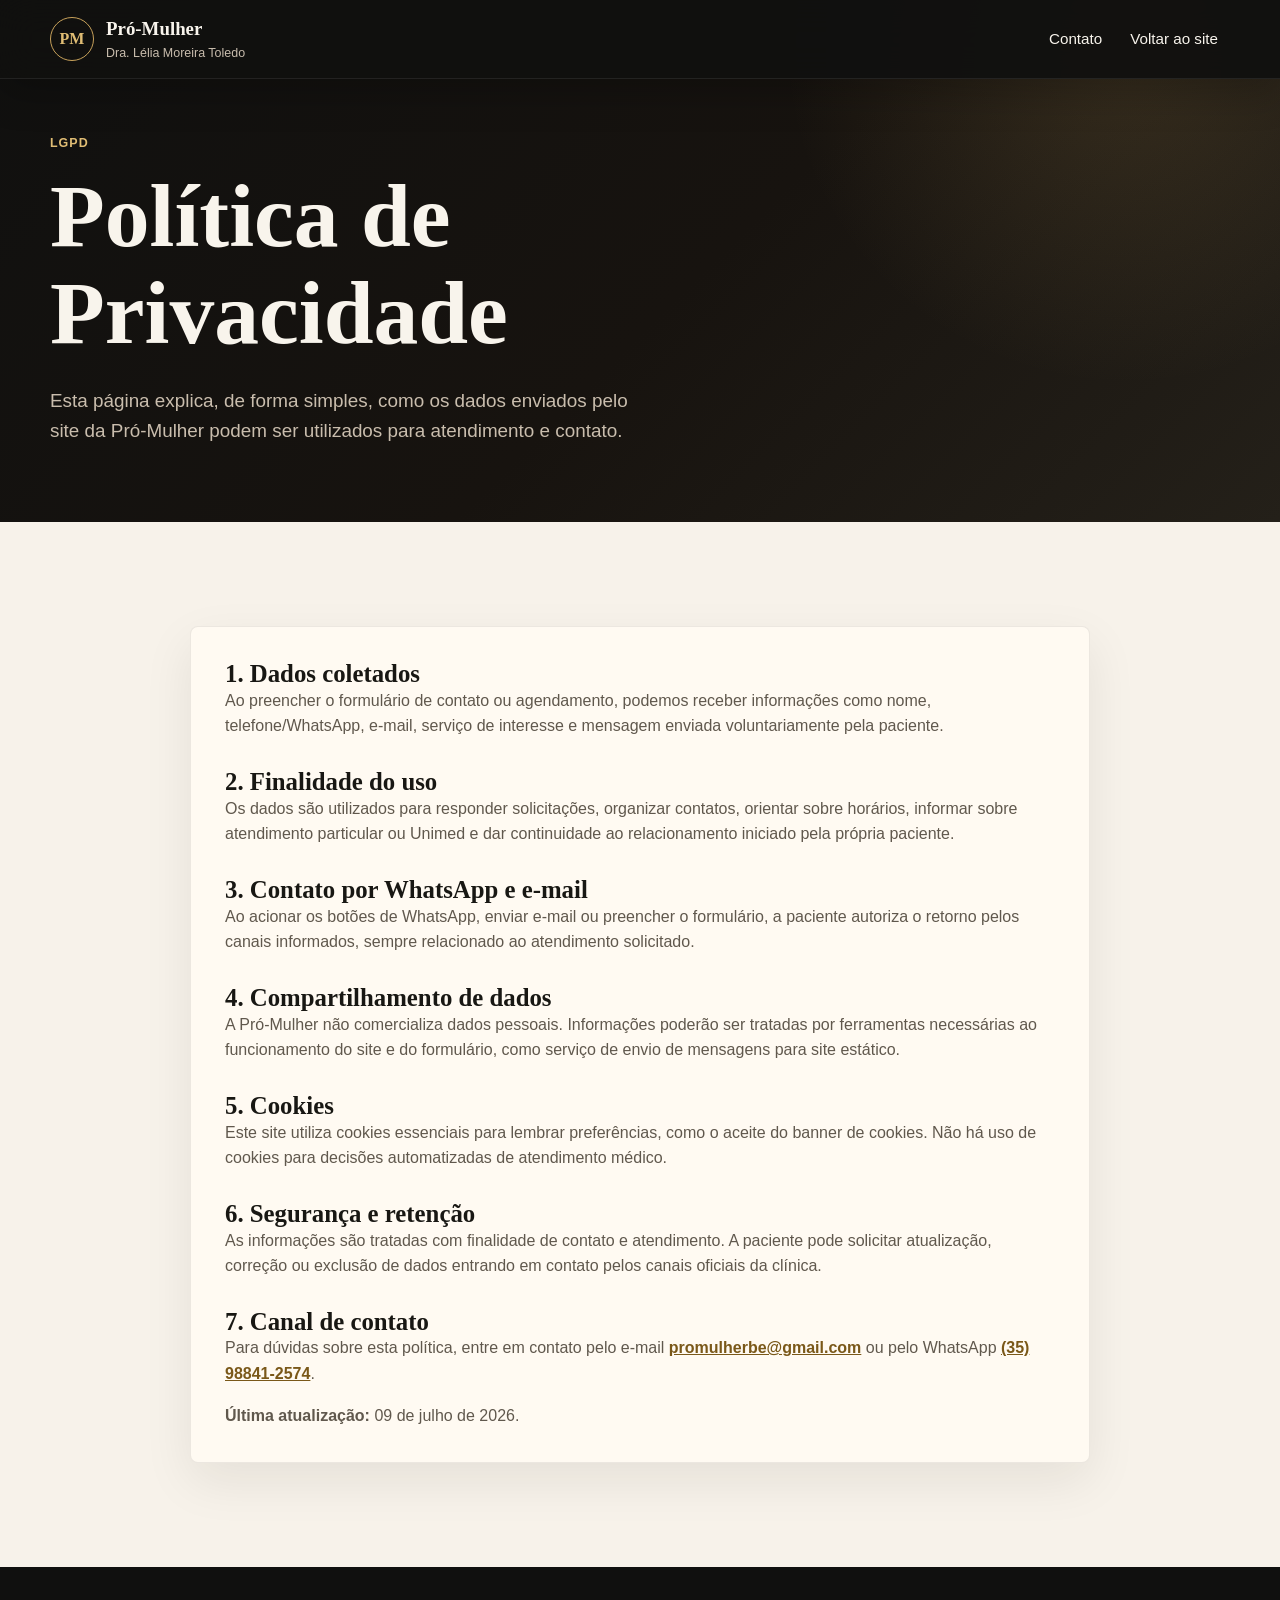
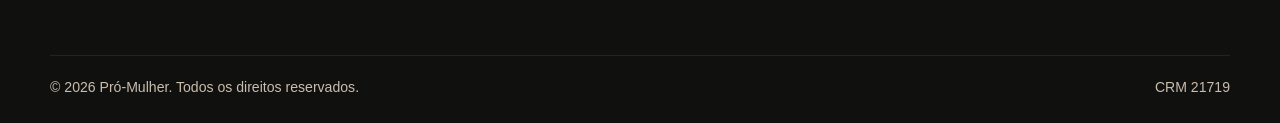
==== pages/politica-privacidade.html @ 2c0cf66d "Primeira versão do site Pró-Mulher" ====
<!DOCTYPE html>
<html lang="pt-BR">
<head>
  <meta charset="UTF-8">
  <meta name="viewport" content="width=device-width, initial-scale=1.0">
  <title>Política de Privacidade | Pró-Mulher</title>
  <meta name="description" content="Política de Privacidade da clínica Pró-Mulher, em Boa Esperança MG.">
  <meta name="robots" content="index, follow">
  <meta name="theme-color" content="#10100f">
  <link rel="canonical" href="https://www.promulherboaesperanca.com.br/pages/politica-privacidade.html">
  <link rel="icon" href="../assets/icons/favicon.svg" type="image/svg+xml">
  <link rel="stylesheet" href="../css/style.css">
</head>
<body>
  <a class="skip-link" href="#conteudo">Ir para o conteúdo principal</a>

  <header class="site-header is-scrolled">
    <div class="container header-inner">
      <a class="brand" href="../index.html#home" aria-label="Pró-Mulher - Página inicial">
        <span class="brand-mark" aria-hidden="true">PM</span>
        <span>
          <strong>Pró-Mulher</strong>
          <small>Dra. Lélia Moreira Toledo</small>
        </span>
      </a>
      <nav class="main-nav privacy-nav" aria-label="Menu da página">
        <a href="../index.html#contato">Contato</a>
        <a href="../index.html">Voltar ao site</a>
      </nav>
    </div>
  </header>

  <main id="conteudo">
    <section class="section section-dark hero privacy-hero">
      <div class="container">
        <p class="eyebrow">LGPD</p>
        <h1>Política de Privacidade</h1>
        <p class="hero-lead">Esta página explica, de forma simples, como os dados enviados pelo site da Pró-Mulher podem ser utilizados para atendimento e contato.</p>
      </div>
    </section>

    <section class="section">
      <div class="container content-panel privacy-content">
        <h2>1. Dados coletados</h2>
        <p>Ao preencher o formulário de contato ou agendamento, podemos receber informações como nome, telefone/WhatsApp, e-mail, serviço de interesse e mensagem enviada voluntariamente pela paciente.</p>

        <h2>2. Finalidade do uso</h2>
        <p>Os dados são utilizados para responder solicitações, organizar contatos, orientar sobre horários, informar sobre atendimento particular ou Unimed e dar continuidade ao relacionamento iniciado pela própria paciente.</p>

        <h2>3. Contato por WhatsApp e e-mail</h2>
        <p>Ao acionar os botões de WhatsApp, enviar e-mail ou preencher o formulário, a paciente autoriza o retorno pelos canais informados, sempre relacionado ao atendimento solicitado.</p>

        <h2>4. Compartilhamento de dados</h2>
        <p>A Pró-Mulher não comercializa dados pessoais. Informações poderão ser tratadas por ferramentas necessárias ao funcionamento do site e do formulário, como serviço de envio de mensagens para site estático.</p>

        <h2>5. Cookies</h2>
        <p>Este site utiliza cookies essenciais para lembrar preferências, como o aceite do banner de cookies. Não há uso de cookies para decisões automatizadas de atendimento médico.</p>

        <h2>6. Segurança e retenção</h2>
        <p>As informações são tratadas com finalidade de contato e atendimento. A paciente pode solicitar atualização, correção ou exclusão de dados entrando em contato pelos canais oficiais da clínica.</p>

        <h2>7. Canal de contato</h2>
        <p>Para dúvidas sobre esta política, entre em contato pelo e-mail <a href="mailto:promulherbe@gmail.com">promulherbe@gmail.com</a> ou pelo WhatsApp <a href="https://wa.me/5535988412574" target="_blank" rel="noopener">(35) 98841-2574</a>.</p>

        <p><strong>Última atualização:</strong> 09 de julho de 2026.</p>
      </div>
    </section>
  </main>

  <footer class="site-footer">
    <div class="container footer-bottom">
      <span>© <span data-year></span> Pró-Mulher. Todos os direitos reservados.</span>
      <span>CRM 21719</span>
    </div>
  </footer>

  <script src="../js/main.js" defer></script>
</body>
</html>
---- css/style.css ----
:root {
  --bg: #10100f;
  --bg-soft: #181713;
  --surface: #201f1a;
  --surface-light: #f7f2ea;
  --surface-warm: #ebe1d2;
  --text: #f8f4ec;
  --text-muted: #c9bdad;
  --ink: #181713;
  --ink-muted: #60584d;
  --gold: #c7a15a;
  --gold-strong: #e0bd74;
  --sage: #7f9484;
  --rose: #b98782;
  --border: rgba(224, 189, 116, 0.22);
  --shadow: 0 24px 70px rgba(0, 0, 0, 0.32);
  --radius: 8px;
  --max: 1180px;
}

*,
*::before,
*::after {
  box-sizing: border-box;
}

html {
  scroll-behavior: smooth;
}

body {
  margin: 0;
  background: var(--surface-light);
  color: var(--ink);
  font-family: "Segoe UI", Arial, sans-serif;
  line-height: 1.6;
  text-rendering: optimizeLegibility;
}

body.menu-open {
  overflow: hidden;
}

img,
iframe {
  display: block;
  max-width: 100%;
}

a {
  color: inherit;
  text-decoration: none;
}

button,
input,
select,
textarea {
  font: inherit;
}

button {
  cursor: pointer;
}

:focus-visible {
  outline: 3px solid var(--gold-strong);
  outline-offset: 4px;
}

.skip-link {
  position: fixed;
  top: 12px;
  left: 12px;
  z-index: 1000;
  transform: translateY(-140%);
  background: var(--gold-strong);
  color: var(--ink);
  padding: 10px 14px;
  border-radius: var(--radius);
  font-weight: 700;
}

.skip-link:focus {
  transform: translateY(0);
}

.container {
  width: min(calc(100% - 32px), var(--max));
  margin-inline: auto;
}

.site-header {
  position: fixed;
  inset: 0 0 auto;
  z-index: 100;
  background: rgba(16, 16, 15, 0.76);
  border-bottom: 1px solid rgba(255, 255, 255, 0.08);
  backdrop-filter: blur(18px);
  transition: background 180ms ease, box-shadow 180ms ease;
}

.site-header.is-scrolled {
  background: rgba(16, 16, 15, 0.94);
  box-shadow: 0 14px 38px rgba(0, 0, 0, 0.22);
}

.header-inner {
  min-height: 78px;
  display: flex;
  align-items: center;
  justify-content: space-between;
  gap: 24px;
}

.brand {
  display: inline-flex;
  align-items: center;
  gap: 12px;
  color: var(--text);
}

.brand-mark {
  width: 44px;
  height: 44px;
  display: grid;
  place-items: center;
  border: 1px solid var(--gold);
  border-radius: 50%;
  color: var(--gold-strong);
  font-family: Georgia, "Times New Roman", serif;
  font-weight: 700;
}

.brand strong,
.brand small {
  display: block;
}

.brand strong {
  font-family: Georgia, "Times New Roman", serif;
  font-size: 1.18rem;
}

.brand small {
  color: var(--text-muted);
  font-size: 0.78rem;
}

.main-nav {
  display: flex;
  align-items: center;
  gap: 4px;
}

.main-nav a {
  color: var(--text);
  padding: 10px 12px;
  border-radius: var(--radius);
  font-size: 0.95rem;
  transition: color 160ms ease, background 160ms ease;
}

.main-nav a:hover,
.main-nav a:focus-visible {
  background: rgba(224, 189, 116, 0.12);
  color: var(--gold-strong);
}

.menu-toggle {
  display: none;
  width: 44px;
  height: 44px;
  border: 1px solid var(--border);
  border-radius: var(--radius);
  background: rgba(255, 255, 255, 0.04);
}

.menu-toggle span {
  display: block;
  width: 20px;
  height: 2px;
  margin: 5px auto;
  background: var(--text);
  transition: transform 180ms ease, opacity 180ms ease;
}

.menu-toggle.is-open span:nth-child(1) {
  transform: translateY(7px) rotate(45deg);
}

.menu-toggle.is-open span:nth-child(2) {
  opacity: 0;
}

.menu-toggle.is-open span:nth-child(3) {
  transform: translateY(-7px) rotate(-45deg);
}

.section {
  padding: 104px 0;
}

.section-dark {
  background:
    radial-gradient(circle at 88% 8%, rgba(199, 161, 90, 0.16), transparent 28%),
    linear-gradient(135deg, #10100f 0%, #17130f 54%, #242019 100%);
  color: var(--text);
}

.section-muted {
  background: var(--surface-warm);
}

.hero {
  min-height: 100vh;
  padding: 130px 0 72px;
  display: grid;
  align-items: center;
}

.hero-grid,
.split,
.clinic-grid,
.contact-grid {
  display: grid;
  grid-template-columns: minmax(0, 1fr) minmax(340px, 0.86fr);
  gap: 64px;
  align-items: center;
}

.hero-copy {
  max-width: 680px;
}

.eyebrow {
  margin: 0 0 14px;
  color: var(--gold-strong);
  font-size: 0.78rem;
  font-weight: 800;
  letter-spacing: 0.08em;
  text-transform: uppercase;
}

h1,
h2,
h3 {
  margin: 0;
  font-family: Georgia, "Times New Roman", serif;
  line-height: 1.08;
  font-weight: 700;
}

h1 {
  max-width: 760px;
  font-size: clamp(2.75rem, 7vw, 5.85rem);
}

h2 {
  font-size: clamp(2rem, 4vw, 3.35rem);
}

h3 {
  font-size: 1.35rem;
}

.hero-lead {
  max-width: 610px;
  margin: 24px 0 0;
  color: var(--text-muted);
  font-size: 1.18rem;
}

.hero-actions {
  display: flex;
  flex-wrap: wrap;
  gap: 14px;
  margin: 34px 0 0;
}

.btn {
  min-height: 48px;
  display: inline-flex;
  align-items: center;
  justify-content: center;
  gap: 10px;
  border: 1px solid transparent;
  border-radius: var(--radius);
  padding: 13px 18px;
  font-weight: 800;
  line-height: 1.2;
  transition: transform 160ms ease, background 160ms ease, border-color 160ms ease, color 160ms ease;
}

.btn:hover {
  transform: translateY(-2px);
}

.btn-primary {
  background: var(--gold-strong);
  color: #17130f;
  border-color: var(--gold-strong);
}

.btn-primary:hover {
  background: #f1cf86;
}

.btn-secondary {
  color: var(--text);
  border-color: var(--border);
  background: rgba(255, 255, 255, 0.05);
}

.btn-secondary:hover {
  border-color: var(--gold-strong);
  color: var(--gold-strong);
}

.trust-list {
  display: grid;
  grid-template-columns: repeat(3, minmax(0, 1fr));
  gap: 14px;
  padding: 0;
  margin: 44px 0 0;
  list-style: none;
}

.trust-list li {
  min-height: 104px;
  padding: 18px;
  border: 1px solid var(--border);
  border-radius: var(--radius);
  background: rgba(255, 255, 255, 0.04);
}

.trust-list strong,
.trust-list span {
  display: block;
}

.trust-list strong {
  color: var(--gold-strong);
  font-size: 0.98rem;
}

.trust-list span {
  margin-top: 6px;
  color: var(--text-muted);
  font-size: 0.9rem;
}

.hero-media {
  position: relative;
  justify-self: end;
  width: min(100%, 470px);
}

.hero-media img,
.clinic-gallery img {
  width: 100%;
  height: auto;
  border-radius: var(--radius);
  box-shadow: var(--shadow);
}

.floating-note {
  position: absolute;
  right: -24px;
  bottom: 36px;
  width: min(260px, 78%);
  padding: 18px;
  border: 1px solid var(--border);
  border-radius: var(--radius);
  background: rgba(16, 16, 15, 0.86);
  box-shadow: var(--shadow);
  backdrop-filter: blur(14px);
}

.floating-note span,
.mini-label {
  display: block;
  color: var(--gold-strong);
  font-size: 0.76rem;
  font-weight: 800;
  text-transform: uppercase;
}

.floating-note strong {
  display: block;
  margin-top: 6px;
  color: var(--text);
  line-height: 1.35;
}

.section-heading {
  max-width: 520px;
}

.section-heading.centered {
  margin-inline: auto;
  text-align: center;
}

.section-heading p:not(.eyebrow) {
  margin: 18px 0 0;
  color: var(--ink-muted);
  font-size: 1.06rem;
}

.section-dark .section-heading p:not(.eyebrow) {
  color: var(--text-muted);
}

.content-panel {
  padding: 34px;
  border: 1px solid rgba(24, 23, 19, 0.08);
  border-radius: var(--radius);
  background: #fffaf2;
  box-shadow: 0 18px 50px rgba(24, 23, 19, 0.08);
}

.content-panel p {
  margin: 0 0 16px;
  color: var(--ink-muted);
}

.content-panel p:last-of-type {
  margin-bottom: 0;
}

.credentials {
  display: flex;
  flex-wrap: wrap;
  gap: 10px;
  margin-top: 24px;
}

.credentials span {
  padding: 8px 10px;
  border: 1px solid rgba(199, 161, 90, 0.34);
  border-radius: var(--radius);
  background: rgba(199, 161, 90, 0.09);
  color: #6c4c13;
  font-size: 0.9rem;
  font-weight: 800;
}

.services-grid {
  display: grid;
  grid-template-columns: repeat(3, minmax(0, 1fr));
  gap: 18px;
  margin-top: 48px;
}

.service-card {
  min-height: 286px;
  display: flex;
  flex-direction: column;
  padding: 30px;
  border: 1px solid rgba(24, 23, 19, 0.08);
  border-radius: var(--radius);
  background: #fffaf2;
  box-shadow: 0 18px 50px rgba(24, 23, 19, 0.08);
  transition: transform 180ms ease, border-color 180ms ease;
}

.service-card:hover {
  transform: translateY(-6px);
  border-color: rgba(199, 161, 90, 0.52);
}

.service-icon {
  width: 46px;
  height: 46px;
  display: grid;
  place-items: center;
  margin-bottom: 34px;
  border: 1px solid rgba(199, 161, 90, 0.44);
  border-radius: 50%;
  color: #8a641d;
  font-weight: 800;
}

.service-card p {
  margin: 16px 0 0;
  color: var(--ink-muted);
}

.clinic-section {
  background: #fbf6ee;
}

.clinic-grid {
  grid-template-columns: minmax(300px, 0.86fr) minmax(0, 1fr);
}

.clinic-gallery {
  position: relative;
  min-height: 540px;
}

.clinic-gallery img:first-child {
  width: 72%;
}

.clinic-gallery img:last-child {
  position: absolute;
  right: 0;
  bottom: 0;
  width: 52%;
  border: 8px solid #fbf6ee;
}

.clinic-copy p:not(.eyebrow) {
  color: var(--ink-muted);
  font-size: 1.06rem;
}

.insurance-box {
  display: flex;
  align-items: center;
  justify-content: space-between;
  gap: 18px;
  margin-top: 30px;
  padding: 20px;
  border: 1px solid rgba(199, 161, 90, 0.28);
  border-radius: var(--radius);
  background: #fffaf2;
}

.insurance-box strong {
  display: block;
  margin-top: 4px;
  font-size: 1.05rem;
}

.unimed-slot {
  min-width: 132px;
  min-height: 56px;
  display: grid;
  place-items: center;
  border: 1px dashed rgba(127, 148, 132, 0.7);
  border-radius: var(--radius);
  color: #4d6a56;
  font-weight: 800;
}

.faq-section {
  padding-bottom: 112px;
}

.faq-list {
  max-width: 860px;
  margin: 46px auto 0;
}

.faq-item {
  border-top: 1px solid var(--border);
}

.faq-item:last-child {
  border-bottom: 1px solid var(--border);
}

.faq-item button {
  position: relative;
  width: 100%;
  min-height: 70px;
  padding: 20px 52px 20px 0;
  border: 0;
  background: transparent;
  color: var(--text);
  text-align: left;
  font-weight: 800;
}

.faq-item button::after {
  content: "+";
  position: absolute;
  top: 50%;
  right: 8px;
  transform: translateY(-50%);
  color: var(--gold-strong);
  font-size: 1.5rem;
}

.faq-item button[aria-expanded="true"]::after {
  content: "-";
}

.faq-answer {
  display: grid;
  grid-template-rows: 0fr;
  transition: grid-template-rows 220ms ease;
}

.faq-answer p {
  overflow: hidden;
  margin: 0;
  color: var(--text-muted);
}

.faq-item.is-open .faq-answer {
  grid-template-rows: 1fr;
  padding-bottom: 22px;
}

.contact-section {
  background: var(--surface-light);
}

.contact-grid {
  grid-template-columns: minmax(0, 0.86fr) minmax(360px, 1fr);
  align-items: start;
}

.contact-info p {
  color: var(--ink-muted);
}

.contact-list {
  display: grid;
  gap: 12px;
  margin-top: 28px;
  font-style: normal;
}

.contact-list a,
.contact-list div {
  display: block;
  padding: 18px;
  border: 1px solid rgba(24, 23, 19, 0.08);
  border-radius: var(--radius);
  background: #fffaf2;
}

.contact-list span {
  display: block;
  color: #8a641d;
  font-size: 0.78rem;
  font-weight: 800;
  text-transform: uppercase;
}

.contact-list strong {
  display: block;
  margin-top: 3px;
  overflow-wrap: anywhere;
}

.contact-form {
  display: grid;
  grid-template-columns: repeat(2, minmax(0, 1fr));
  gap: 16px;
  padding: 28px;
  border-radius: var(--radius);
  background: var(--bg);
  color: var(--text);
  box-shadow: var(--shadow);
}

.form-row {
  display: grid;
  gap: 7px;
}

.form-row.full,
.contact-form .full {
  grid-column: 1 / -1;
}

label {
  color: var(--text-muted);
  font-size: 0.9rem;
  font-weight: 700;
}

input,
select,
textarea {
  width: 100%;
  border: 1px solid rgba(255, 255, 255, 0.16);
  border-radius: var(--radius);
  background: rgba(255, 255, 255, 0.06);
  color: var(--text);
  padding: 13px 14px;
}

select option {
  color: var(--ink);
}

textarea {
  resize: vertical;
  min-height: 130px;
}

input.is-invalid,
select.is-invalid,
textarea.is-invalid {
  border-color: var(--rose);
}

.field-error {
  min-height: 18px;
  color: #f0a39c;
  font-size: 0.78rem;
}

.form-status {
  grid-column: 1 / -1;
  min-height: 24px;
  margin: 0;
  color: var(--gold-strong);
  font-weight: 700;
}

.map-wrap {
  margin-top: 46px;
  border-radius: var(--radius);
  overflow: hidden;
  box-shadow: 0 18px 50px rgba(24, 23, 19, 0.14);
}

.map-wrap iframe {
  width: 100%;
  min-height: 420px;
}

.site-footer {
  padding: 54px 0 24px;
  background: var(--bg);
  color: var(--text);
}

.footer-grid {
  display: grid;
  grid-template-columns: 1.4fr 1fr 1fr;
  gap: 28px;
}

.footer-grid p,
.footer-grid a {
  color: var(--text-muted);
}

.footer-grid a {
  display: block;
  margin-top: 8px;
}

.footer-bottom {
  display: flex;
  justify-content: space-between;
  gap: 16px;
  margin-top: 34px;
  padding-top: 20px;
  border-top: 1px solid rgba(255, 255, 255, 0.08);
  color: var(--text-muted);
  font-size: 0.88rem;
}

.whatsapp-float {
  position: fixed;
  right: 20px;
  bottom: 22px;
  z-index: 80;
  width: 58px;
  height: 58px;
  display: grid;
  place-items: center;
  border-radius: 50%;
  background: #1fae5b;
  color: #fff;
  box-shadow: 0 14px 35px rgba(31, 174, 91, 0.34);
  font-weight: 900;
}

.whatsapp-float:hover {
  transform: translateY(-2px);
}

.cookie-banner {
  position: fixed;
  left: 50%;
  bottom: 18px;
  z-index: 120;
  width: min(calc(100% - 32px), 780px);
  display: none;
  align-items: center;
  justify-content: space-between;
  gap: 18px;
  padding: 16px;
  border: 1px solid var(--border);
  border-radius: var(--radius);
  background: rgba(16, 16, 15, 0.96);
  color: var(--text);
  box-shadow: var(--shadow);
  transform: translateX(-50%);
}

.cookie-banner.is-visible {
  display: flex;
}

.cookie-banner p {
  margin: 0;
  color: var(--text-muted);
}

.cookie-banner a {
  color: var(--gold-strong);
  text-decoration: underline;
}

.privacy-hero {
  min-height: 58vh;
}

.privacy-content {
  max-width: 900px;
}

.privacy-content h2 {
  margin-top: 30px;
  font-size: 1.55rem;
}

.privacy-content h2:first-child {
  margin-top: 0;
}

.privacy-content a {
  color: #7a5819;
  font-weight: 800;
  text-decoration: underline;
}

.reveal {
  opacity: 0;
  transform: translateY(24px);
  transition: opacity 600ms ease, transform 600ms ease;
}

.reveal.is-visible {
  opacity: 1;
  transform: translateY(0);
}

@media (prefers-reduced-motion: reduce) {
  *,
  *::before,
  *::after {
    scroll-behavior: auto !important;
    transition-duration: 0.01ms !important;
    animation-duration: 0.01ms !important;
    animation-iteration-count: 1 !important;
  }

  .reveal {
    opacity: 1;
    transform: none;
  }
}

@media (max-width: 980px) {
  .menu-toggle {
    display: block;
  }

  .main-nav {
    position: fixed;
    top: 78px;
    right: 16px;
    left: 16px;
    display: grid;
    gap: 4px;
    padding: 16px;
    border: 1px solid var(--border);
    border-radius: var(--radius);
    background: rgba(16, 16, 15, 0.98);
    box-shadow: var(--shadow);
    transform: translateY(-14px);
    opacity: 0;
    visibility: hidden;
    pointer-events: none;
    transition: opacity 180ms ease, transform 180ms ease, visibility 180ms ease;
  }

  .main-nav.is-open {
    transform: translateY(0);
    opacity: 1;
    visibility: visible;
    pointer-events: auto;
  }

  .privacy-nav {
    position: static;
    display: flex;
    width: auto;
    padding: 0;
    border: 0;
    background: transparent;
    box-shadow: none;
    transform: none;
    opacity: 1;
    visibility: visible;
    pointer-events: auto;
  }

  .main-nav a {
    padding: 14px;
  }

  .hero-grid,
  .split,
  .clinic-grid,
  .contact-grid {
    grid-template-columns: 1fr;
    gap: 42px;
  }

  .hero-media {
    justify-self: start;
    width: min(100%, 560px);
  }

  .trust-list,
  .services-grid {
    grid-template-columns: 1fr;
  }

  .clinic-grid {
    display: flex;
    flex-direction: column-reverse;
  }

  .clinic-gallery {
    min-height: 480px;
  }

  .footer-grid {
    grid-template-columns: 1fr;
  }
}

@media (max-width: 680px) {
  .container {
    width: min(calc(100% - 24px), var(--max));
  }

  .header-inner {
    min-height: 70px;
  }

  .brand small {
    max-width: 168px;
  }

  .main-nav {
    top: 70px;
  }

  .section {
    padding: 76px 0;
  }

  .hero {
    min-height: auto;
    padding-top: 112px;
  }

  h1 {
    font-size: 2.7rem;
  }

  .hero-actions,
  .btn {
    width: 100%;
  }

  .trust-list li,
  .service-card {
    min-height: auto;
  }

  .floating-note {
    position: static;
    width: 100%;
    margin-top: 12px;
  }

  .content-panel,
  .contact-form {
    padding: 22px;
  }

  .clinic-gallery {
    min-height: auto;
    display: grid;
    gap: 14px;
  }

  .clinic-gallery img:first-child,
  .clinic-gallery img:last-child {
    position: static;
    width: 100%;
    border: 0;
  }

  .insurance-box,
  .footer-bottom,
  .cookie-banner {
    align-items: stretch;
    flex-direction: column;
  }

  .contact-form {
    grid-template-columns: 1fr;
  }

  .map-wrap iframe {
    min-height: 340px;
  }

  .whatsapp-float {
    right: 14px;
    bottom: 14px;
    width: 54px;
    height: 54px;
  }
}
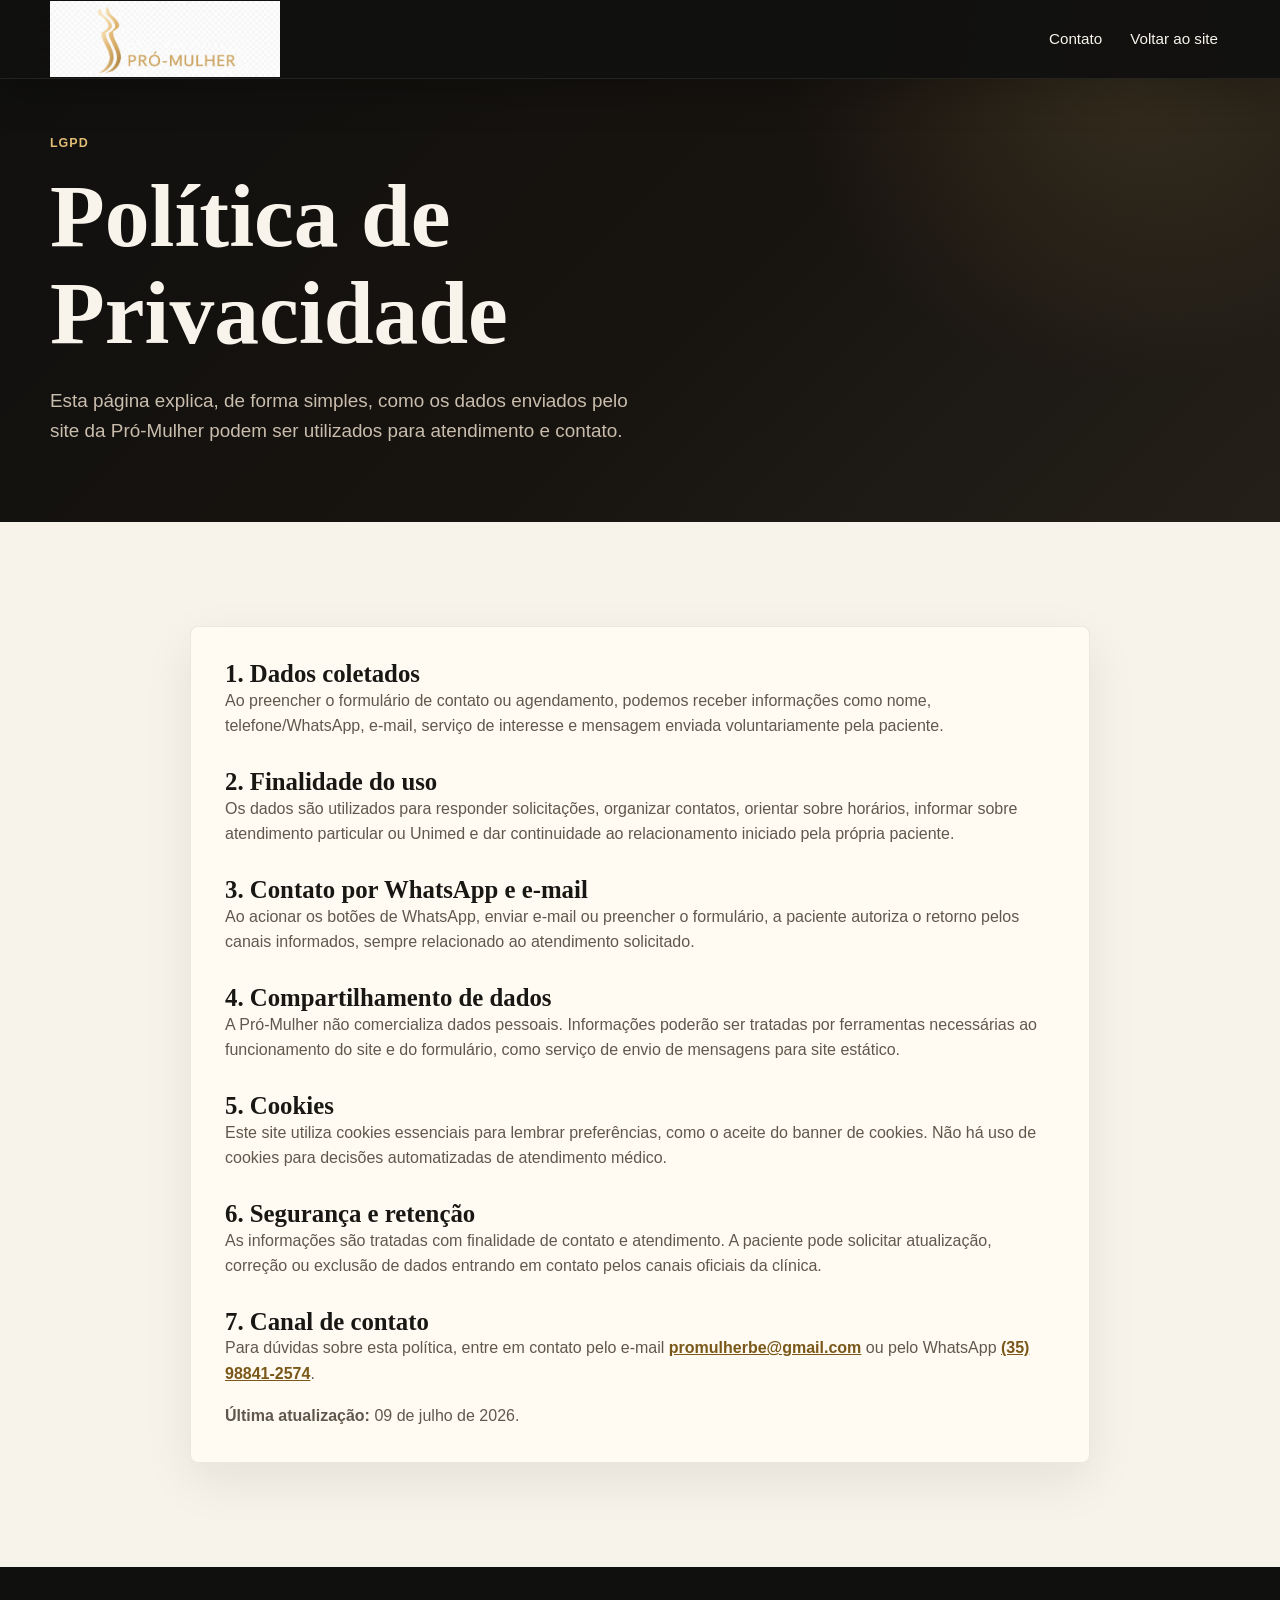
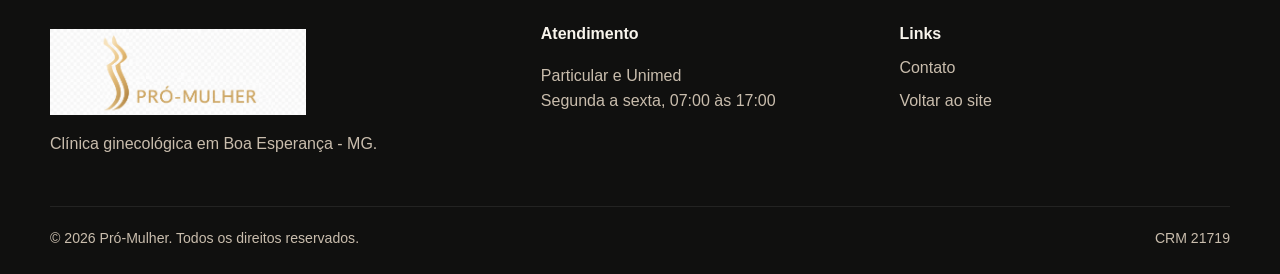
==== commit 280633b0: "update" ====
--- a/pages/politica-privacidade.html
+++ b/pages/politica-privacidade.html
@@ -7,8 +7,8 @@
   <meta name="description" content="Política de Privacidade da clínica Pró-Mulher, em Boa Esperança MG.">
   <meta name="robots" content="index, follow">
   <meta name="theme-color" content="#10100f">
-  <link rel="canonical" href="https://www.promulherboaesperanca.com.br/pages/politica-privacidade.html">
-  <link rel="icon" href="../assets/icons/favicon.svg" type="image/svg+xml">
+  <link rel="canonical" href="https://SEU-USUARIO.github.io/pro-mulher/pages/politica-privacidade.html">
+  <!-- Favicon oficial pendente: adicione ../assets/icons/favicon.png e inclua o link rel="icon" correspondente. -->
   <link rel="stylesheet" href="../css/style.css">
 </head>
 <body>
@@ -16,12 +16,15 @@
 
   <header class="site-header is-scrolled">
     <div class="container header-inner">
-      <a class="brand" href="../index.html#home" aria-label="Pró-Mulher - Página inicial">
-        <span class="brand-mark" aria-hidden="true">PM</span>
-        <span>
-          <strong>Pró-Mulher</strong>
-          <small>Dra. Lélia Moreira Toledo</small>
-        </span>
+      <a class="site-logo" href="../index.html" aria-label="Página inicial da Pró-Mulher">
+        <img
+          src="../assets/img/logo-pro-mulher.png"
+          alt="Pró-Mulher"
+          width="2172"
+          height="724"
+          loading="eager"
+          decoding="async"
+        >
       </a>
       <nav class="main-nav privacy-nav" aria-label="Menu da página">
         <a href="../index.html#contato">Contato</a>
@@ -68,6 +71,30 @@
   </main>
 
   <footer class="site-footer">
+    <div class="container footer-grid">
+      <div>
+        <a class="site-logo footer-logo" href="../index.html" aria-label="Página inicial da Pró-Mulher">
+          <img
+            src="../assets/img/logo-pro-mulher.png"
+            alt="Pró-Mulher"
+            width="2172"
+            height="724"
+            loading="lazy"
+            decoding="async"
+          >
+        </a>
+        <p>Clínica ginecológica em Boa Esperança - MG.</p>
+      </div>
+      <div>
+        <strong>Atendimento</strong>
+        <p>Particular e Unimed<br>Segunda a sexta, 07:00 às 17:00</p>
+      </div>
+      <div>
+        <strong>Links</strong>
+        <a href="../index.html#contato">Contato</a>
+        <a href="../index.html">Voltar ao site</a>
+      </div>
+    </div>
     <div class="container footer-bottom">
       <span>© <span data-year></span> Pró-Mulher. Todos os direitos reservados.</span>
       <span>CRM 21719</span>
--- a/css/style.css
+++ b/css/style.css
@@ -113,38 +113,25 @@
   gap: 24px;
 }
 
-.brand {
+.site-logo {
   display: inline-flex;
   align-items: center;
-  gap: 12px;
-  color: var(--text);
-}
-
-.brand-mark {
-  width: 44px;
-  height: 44px;
-  display: grid;
-  place-items: center;
-  border: 1px solid var(--gold);
-  border-radius: 50%;
-  color: var(--gold-strong);
-  font-family: Georgia, "Times New Roman", serif;
-  font-weight: 700;
-}
-
-.brand strong,
-.brand small {
+  flex: 0 1 auto;
+}
+
+.site-logo img {
   display: block;
-}
-
-.brand strong {
-  font-family: Georgia, "Times New Roman", serif;
-  font-size: 1.18rem;
-}
-
-.brand small {
-  color: var(--text-muted);
-  font-size: 0.78rem;
+  width: clamp(160px, 18vw, 232px);
+  height: auto;
+  object-fit: contain;
+}
+
+.footer-logo {
+  margin-bottom: 14px;
+}
+
+.footer-logo img {
+  width: clamp(178px, 20vw, 260px);
 }
 
 .main-nav {
@@ -954,12 +941,12 @@
     min-height: 70px;
   }
 
-  .brand small {
-    max-width: 168px;
-  }
-
   .main-nav {
     top: 70px;
+  }
+
+  .site-logo img {
+    width: clamp(136px, 44vw, 170px);
   }
 
   .section {
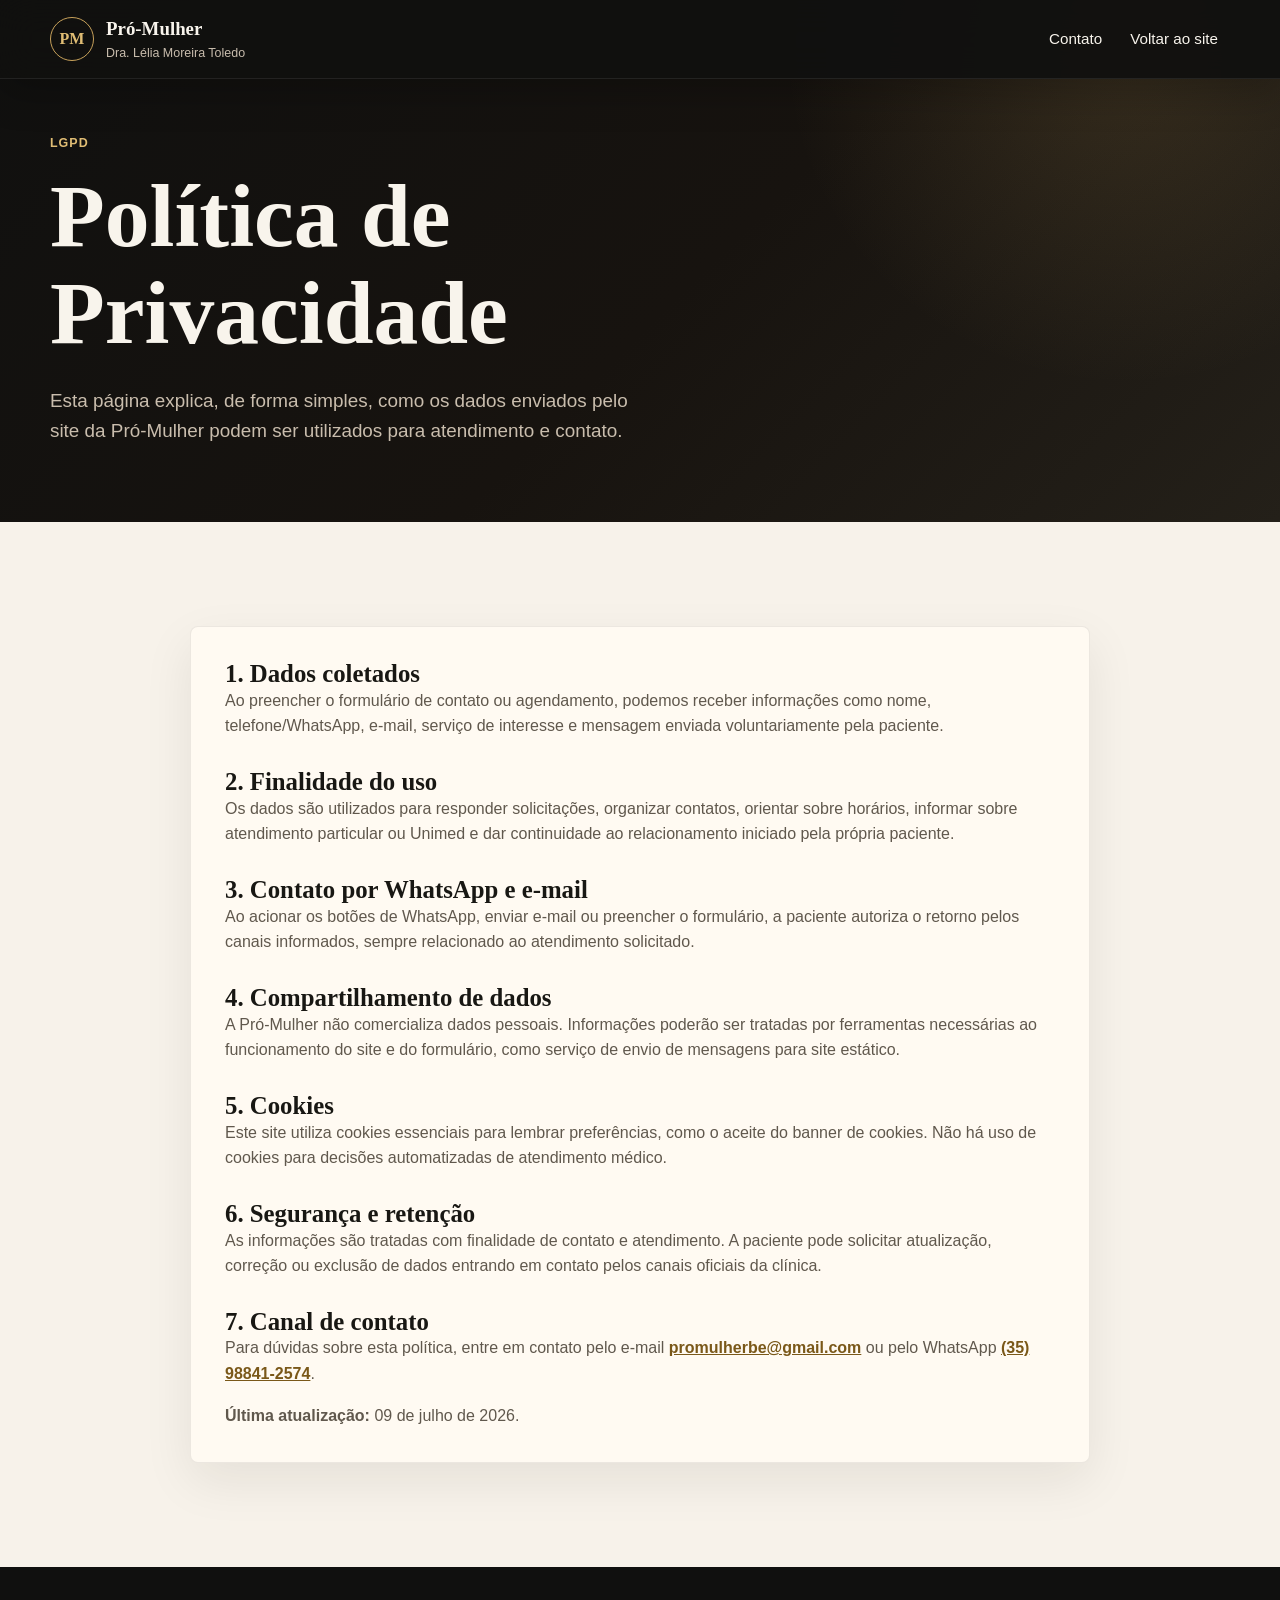
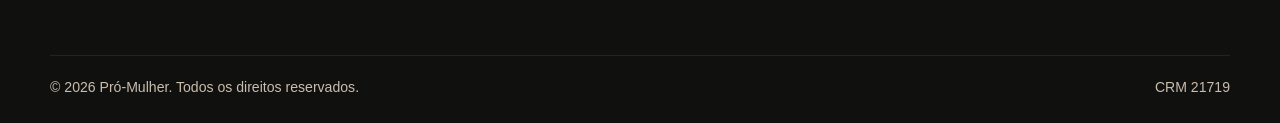
==== commit 0791794c: "update" ====
--- a/pages/politica-privacidade.html
+++ b/pages/politica-privacidade.html
@@ -8,7 +8,7 @@
   <meta name="robots" content="index, follow">
   <meta name="theme-color" content="#10100f">
   <link rel="canonical" href="https://SEU-USUARIO.github.io/pro-mulher/pages/politica-privacidade.html">
-  <!-- Favicon oficial pendente: adicione ../assets/icons/favicon.png e inclua o link rel="icon" correspondente. -->
+  <link rel="icon" href="../assets/icons/favicon.svg" type="image/svg+xml">
   <link rel="stylesheet" href="../css/style.css">
 </head>
 <body>
@@ -16,15 +16,12 @@
 
   <header class="site-header is-scrolled">
     <div class="container header-inner">
-      <a class="site-logo" href="../index.html" aria-label="Página inicial da Pró-Mulher">
-        <img
-          src="../assets/img/logo-pro-mulher.png"
-          alt="Pró-Mulher"
-          width="2172"
-          height="724"
-          loading="eager"
-          decoding="async"
-        >
+      <a class="brand" href="../index.html#home" aria-label="Pró-Mulher - Página inicial">
+        <span class="brand-mark" aria-hidden="true">PM</span>
+        <span>
+          <strong>Pró-Mulher</strong>
+          <small>Dra. Lélia Moreira Toledo</small>
+        </span>
       </a>
       <nav class="main-nav privacy-nav" aria-label="Menu da página">
         <a href="../index.html#contato">Contato</a>
@@ -71,30 +68,6 @@
   </main>
 
   <footer class="site-footer">
-    <div class="container footer-grid">
-      <div>
-        <a class="site-logo footer-logo" href="../index.html" aria-label="Página inicial da Pró-Mulher">
-          <img
-            src="../assets/img/logo-pro-mulher.png"
-            alt="Pró-Mulher"
-            width="2172"
-            height="724"
-            loading="lazy"
-            decoding="async"
-          >
-        </a>
-        <p>Clínica ginecológica em Boa Esperança - MG.</p>
-      </div>
-      <div>
-        <strong>Atendimento</strong>
-        <p>Particular e Unimed<br>Segunda a sexta, 07:00 às 17:00</p>
-      </div>
-      <div>
-        <strong>Links</strong>
-        <a href="../index.html#contato">Contato</a>
-        <a href="../index.html">Voltar ao site</a>
-      </div>
-    </div>
     <div class="container footer-bottom">
       <span>© <span data-year></span> Pró-Mulher. Todos os direitos reservados.</span>
       <span>CRM 21719</span>
--- a/css/style.css
+++ b/css/style.css
@@ -113,25 +113,38 @@
   gap: 24px;
 }
 
-.site-logo {
+.brand {
   display: inline-flex;
   align-items: center;
-  flex: 0 1 auto;
-}
-
-.site-logo img {
+  gap: 12px;
+  color: var(--text);
+}
+
+.brand-mark {
+  width: 44px;
+  height: 44px;
+  display: grid;
+  place-items: center;
+  border: 1px solid var(--gold);
+  border-radius: 50%;
+  color: var(--gold-strong);
+  font-family: Georgia, "Times New Roman", serif;
+  font-weight: 700;
+}
+
+.brand strong,
+.brand small {
   display: block;
-  width: clamp(160px, 18vw, 232px);
-  height: auto;
-  object-fit: contain;
-}
-
-.footer-logo {
-  margin-bottom: 14px;
-}
-
-.footer-logo img {
-  width: clamp(178px, 20vw, 260px);
+}
+
+.brand strong {
+  font-family: Georgia, "Times New Roman", serif;
+  font-size: 1.18rem;
+}
+
+.brand small {
+  color: var(--text-muted);
+  font-size: 0.78rem;
 }
 
 .main-nav {
@@ -941,12 +954,12 @@
     min-height: 70px;
   }
 
+  .brand small {
+    max-width: 168px;
+  }
+
   .main-nav {
     top: 70px;
-  }
-
-  .site-logo img {
-    width: clamp(136px, 44vw, 170px);
   }
 
   .section {
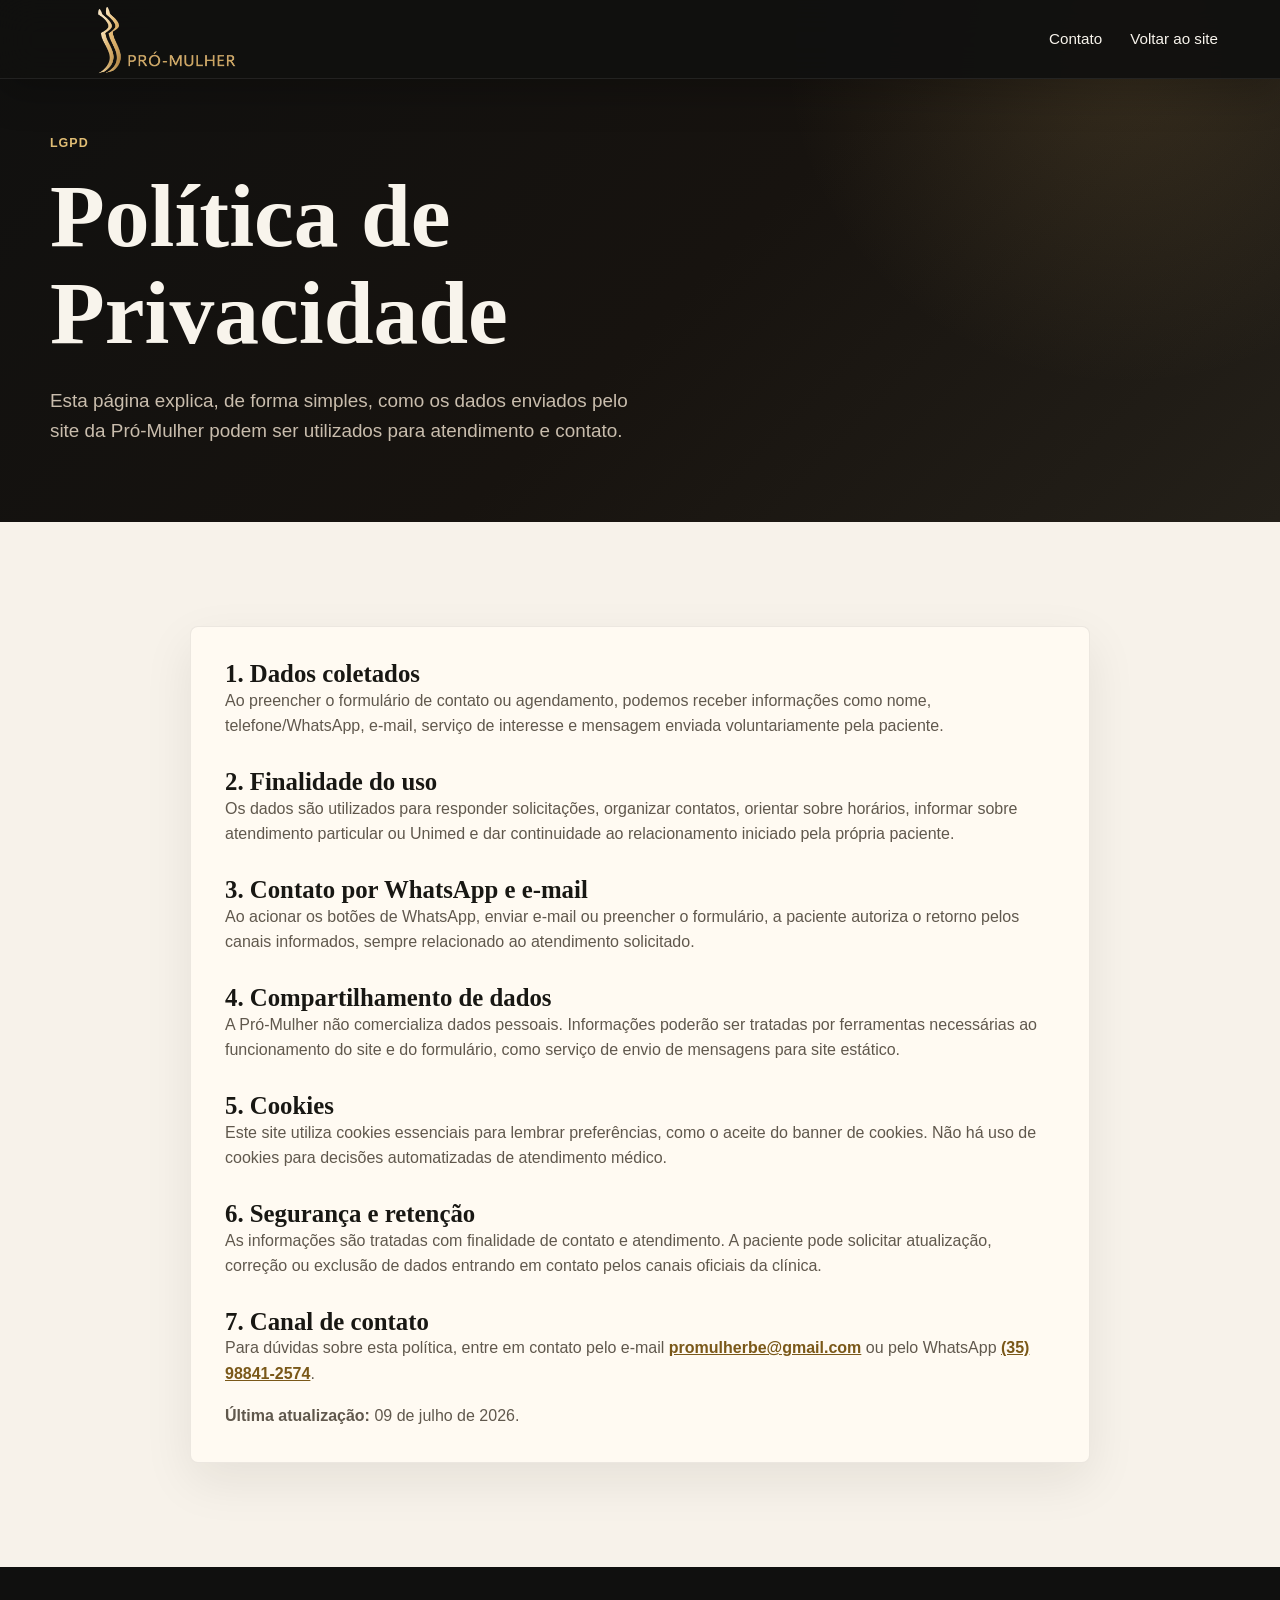
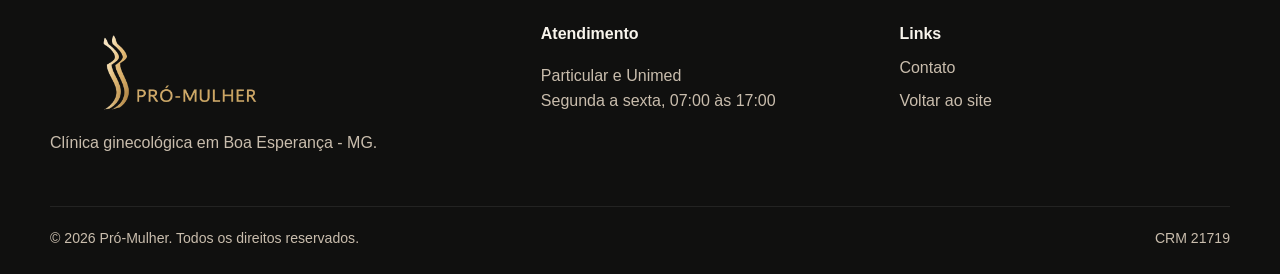
==== commit 86013e8c: "update" ====
--- a/pages/politica-privacidade.html
+++ b/pages/politica-privacidade.html
@@ -8,7 +8,7 @@
   <meta name="robots" content="index, follow">
   <meta name="theme-color" content="#10100f">
   <link rel="canonical" href="https://SEU-USUARIO.github.io/pro-mulher/pages/politica-privacidade.html">
-  <link rel="icon" href="../assets/icons/favicon.svg" type="image/svg+xml">
+  <!-- Favicon oficial pendente: adicione ../assets/icons/favicon.png e inclua o link rel="icon" correspondente. -->
   <link rel="stylesheet" href="../css/style.css">
 </head>
 <body>
@@ -16,12 +16,15 @@
 
   <header class="site-header is-scrolled">
     <div class="container header-inner">
-      <a class="brand" href="../index.html#home" aria-label="Pró-Mulher - Página inicial">
-        <span class="brand-mark" aria-hidden="true">PM</span>
-        <span>
-          <strong>Pró-Mulher</strong>
-          <small>Dra. Lélia Moreira Toledo</small>
-        </span>
+      <a class="site-logo" href="../index.html" aria-label="Página inicial da Pró-Mulher">
+        <img
+          src="../assets/img/logo-pro-mulher.png"
+          alt="Pró-Mulher"
+          width="2172"
+          height="724"
+          loading="eager"
+          decoding="async"
+        >
       </a>
       <nav class="main-nav privacy-nav" aria-label="Menu da página">
         <a href="../index.html#contato">Contato</a>
@@ -68,6 +71,30 @@
   </main>
 
   <footer class="site-footer">
+    <div class="container footer-grid">
+      <div>
+        <a class="site-logo footer-logo" href="../index.html" aria-label="Página inicial da Pró-Mulher">
+          <img
+            src="../assets/img/logo-pro-mulher.png"
+            alt="Pró-Mulher"
+            width="2172"
+            height="724"
+            loading="lazy"
+            decoding="async"
+          >
+        </a>
+        <p>Clínica ginecológica em Boa Esperança - MG.</p>
+      </div>
+      <div>
+        <strong>Atendimento</strong>
+        <p>Particular e Unimed<br>Segunda a sexta, 07:00 às 17:00</p>
+      </div>
+      <div>
+        <strong>Links</strong>
+        <a href="../index.html#contato">Contato</a>
+        <a href="../index.html">Voltar ao site</a>
+      </div>
+    </div>
     <div class="container footer-bottom">
       <span>© <span data-year></span> Pró-Mulher. Todos os direitos reservados.</span>
       <span>CRM 21719</span>
--- a/css/style.css
+++ b/css/style.css
@@ -113,38 +113,25 @@
   gap: 24px;
 }
 
-.brand {
+.site-logo {
   display: inline-flex;
   align-items: center;
-  gap: 12px;
-  color: var(--text);
-}
-
-.brand-mark {
-  width: 44px;
-  height: 44px;
-  display: grid;
-  place-items: center;
-  border: 1px solid var(--gold);
-  border-radius: 50%;
-  color: var(--gold-strong);
-  font-family: Georgia, "Times New Roman", serif;
-  font-weight: 700;
-}
-
-.brand strong,
-.brand small {
+  flex: 0 1 auto;
+}
+
+.site-logo img {
   display: block;
-}
-
-.brand strong {
-  font-family: Georgia, "Times New Roman", serif;
-  font-size: 1.18rem;
-}
-
-.brand small {
-  color: var(--text-muted);
-  font-size: 0.78rem;
+  width: clamp(160px, 18vw, 232px);
+  height: auto;
+  object-fit: contain;
+}
+
+.footer-logo {
+  margin-bottom: 14px;
+}
+
+.footer-logo img {
+  width: clamp(178px, 20vw, 260px);
 }
 
 .main-nav {
@@ -954,12 +941,12 @@
     min-height: 70px;
   }
 
-  .brand small {
-    max-width: 168px;
-  }
-
   .main-nav {
     top: 70px;
+  }
+
+  .site-logo img {
+    width: clamp(136px, 44vw, 170px);
   }
 
   .section {
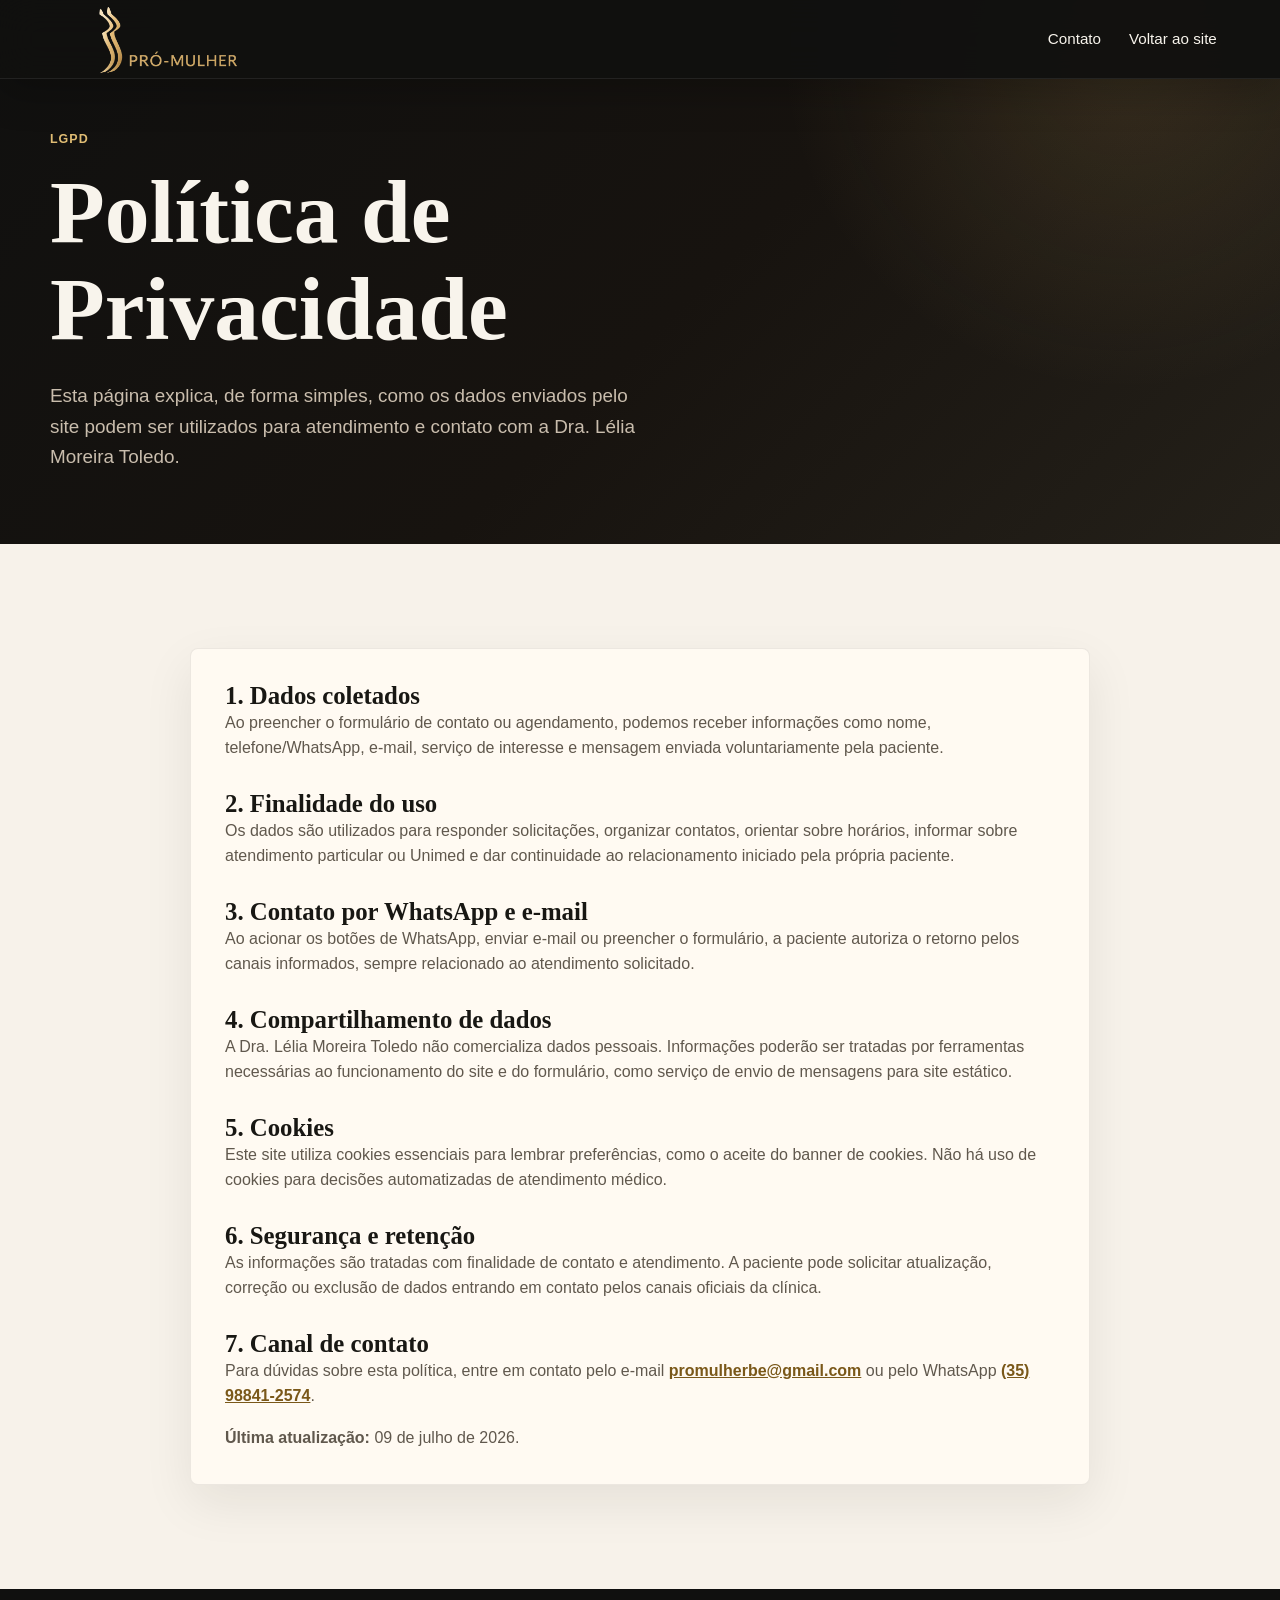
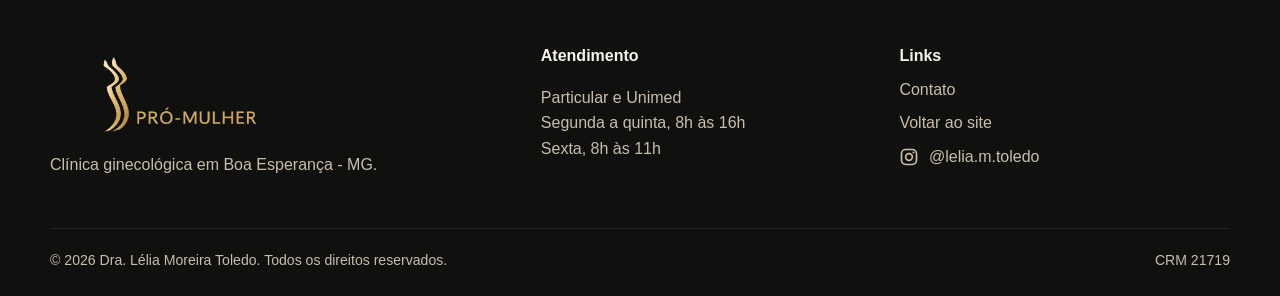
==== commit e45423c3: "update" ====
--- a/pages/politica-privacidade.html
+++ b/pages/politica-privacidade.html
@@ -3,12 +3,12 @@
 <head>
   <meta charset="UTF-8">
   <meta name="viewport" content="width=device-width, initial-scale=1.0">
-  <title>Política de Privacidade | Pró-Mulher</title>
-  <meta name="description" content="Política de Privacidade da clínica Pró-Mulher, em Boa Esperança MG.">
+  <title>Política de Privacidade | Dra. Lélia Moreira Toledo</title>
+  <meta name="description" content="Política de Privacidade do site da Dra. Lélia Moreira Toledo, em Boa Esperança MG.">
   <meta name="robots" content="index, follow">
   <meta name="theme-color" content="#10100f">
   <link rel="canonical" href="https://SEU-USUARIO.github.io/pro-mulher/pages/politica-privacidade.html">
-  <!-- Favicon oficial pendente: adicione ../assets/icons/favicon.png e inclua o link rel="icon" correspondente. -->
+  <link rel="icon" type="image/svg+xml" href="../assets/icons/favicon-lm.svg">
   <link rel="stylesheet" href="../css/style.css">
 </head>
 <body>
@@ -16,12 +16,12 @@
 
   <header class="site-header is-scrolled">
     <div class="container header-inner">
-      <a class="site-logo" href="../index.html" aria-label="Página inicial da Pró-Mulher">
+      <a class="site-logo" href="../index.html" aria-label="Página inicial da Dra. Lélia Moreira Toledo">
         <img
           src="../assets/img/logo-pro-mulher.png"
-          alt="Pró-Mulher"
-          width="2172"
-          height="724"
+          alt="Identidade visual do consultório da Dra. Lélia Moreira Toledo"
+          width="866"
+          height="288"
           loading="eager"
           decoding="async"
         >
@@ -38,7 +38,7 @@
       <div class="container">
         <p class="eyebrow">LGPD</p>
         <h1>Política de Privacidade</h1>
-        <p class="hero-lead">Esta página explica, de forma simples, como os dados enviados pelo site da Pró-Mulher podem ser utilizados para atendimento e contato.</p>
+        <p class="hero-lead">Esta página explica, de forma simples, como os dados enviados pelo site podem ser utilizados para atendimento e contato com a Dra. Lélia Moreira Toledo.</p>
       </div>
     </section>
 
@@ -54,7 +54,7 @@
         <p>Ao acionar os botões de WhatsApp, enviar e-mail ou preencher o formulário, a paciente autoriza o retorno pelos canais informados, sempre relacionado ao atendimento solicitado.</p>
 
         <h2>4. Compartilhamento de dados</h2>
-        <p>A Pró-Mulher não comercializa dados pessoais. Informações poderão ser tratadas por ferramentas necessárias ao funcionamento do site e do formulário, como serviço de envio de mensagens para site estático.</p>
+        <p>A Dra. Lélia Moreira Toledo não comercializa dados pessoais. Informações poderão ser tratadas por ferramentas necessárias ao funcionamento do site e do formulário, como serviço de envio de mensagens para site estático.</p>
 
         <h2>5. Cookies</h2>
         <p>Este site utiliza cookies essenciais para lembrar preferências, como o aceite do banner de cookies. Não há uso de cookies para decisões automatizadas de atendimento médico.</p>
@@ -63,7 +63,7 @@
         <p>As informações são tratadas com finalidade de contato e atendimento. A paciente pode solicitar atualização, correção ou exclusão de dados entrando em contato pelos canais oficiais da clínica.</p>
 
         <h2>7. Canal de contato</h2>
-        <p>Para dúvidas sobre esta política, entre em contato pelo e-mail <a href="mailto:promulherbe@gmail.com">promulherbe@gmail.com</a> ou pelo WhatsApp <a href="https://wa.me/5535988412574" target="_blank" rel="noopener">(35) 98841-2574</a>.</p>
+        <p>Para dúvidas sobre esta política, entre em contato pelo e-mail <a href="mailto:promulherbe@gmail.com">promulherbe@gmail.com</a> ou pelo WhatsApp <a href="https://wa.me/5535988412574" target="_blank" rel="noopener noreferrer">(35) 98841-2574</a>.</p>
 
         <p><strong>Última atualização:</strong> 09 de julho de 2026.</p>
       </div>
@@ -73,12 +73,12 @@
   <footer class="site-footer">
     <div class="container footer-grid">
       <div>
-        <a class="site-logo footer-logo" href="../index.html" aria-label="Página inicial da Pró-Mulher">
+        <a class="site-logo footer-logo" href="../index.html" aria-label="Página inicial da Dra. Lélia Moreira Toledo">
           <img
             src="../assets/img/logo-pro-mulher.png"
-            alt="Pró-Mulher"
-            width="2172"
-            height="724"
+            alt="Identidade visual do consultório da Dra. Lélia Moreira Toledo"
+            width="866"
+            height="288"
             loading="lazy"
             decoding="async"
           >
@@ -87,16 +87,22 @@
       </div>
       <div>
         <strong>Atendimento</strong>
-        <p>Particular e Unimed<br>Segunda a sexta, 07:00 às 17:00</p>
+        <p>Particular e Unimed<br>Segunda a quinta, 8h às 16h<br>Sexta, 8h às 11h</p>
       </div>
       <div>
         <strong>Links</strong>
         <a href="../index.html#contato">Contato</a>
         <a href="../index.html">Voltar ao site</a>
+        <a class="social-link footer-social" href="https://www.instagram.com/lelia.m.toledo?utm_source=ig_web_button_share_sheet&igsh=ZDNlZDc0MzIxNw==" target="_blank" rel="noopener noreferrer" aria-label="Instagram da Dra. Lélia Moreira Toledo">
+          <svg aria-hidden="true" focusable="false" width="20" height="20">
+            <use href="../assets/icons/instagram.svg#instagram-icon"></use>
+          </svg>
+          <span>@lelia.m.toledo</span>
+        </a>
       </div>
     </div>
     <div class="container footer-bottom">
-      <span>© <span data-year></span> Pró-Mulher. Todos os direitos reservados.</span>
+      <span>© <span data-year></span> Dra. Lélia Moreira Toledo. Todos os direitos reservados.</span>
       <span>CRM 21719</span>
     </div>
   </footer>
--- a/css/style.css
+++ b/css/style.css
@@ -106,6 +106,10 @@
 }
 
 .header-inner {
+  width: 100%;
+  max-width: none;
+  margin: 0;
+  padding-inline: clamp(20px, 4vw, 72px);
   min-height: 78px;
   display: flex;
   align-items: center;
@@ -636,6 +640,51 @@
   overflow-wrap: anywhere;
 }
 
+.contact-hours p {
+  margin: 10px 0 0;
+}
+
+.social-link {
+  display: inline-flex;
+  align-items: center;
+  gap: 0.6rem;
+  color: inherit;
+  text-decoration: none;
+  transition: color 160ms ease;
+}
+
+.social-link:hover {
+  color: var(--gold-strong);
+}
+
+.social-link:focus-visible {
+  outline: 2px solid currentColor;
+  outline-offset: 4px;
+}
+
+.social-link svg {
+  width: 22px;
+  height: 22px;
+  flex: 0 0 auto;
+}
+
+.contact-list .social-link {
+  display: grid;
+  grid-template-columns: auto minmax(0, 1fr);
+  column-gap: 12px;
+}
+
+.contact-list .social-link svg {
+  grid-row: 1 / 3;
+  align-self: center;
+  color: #8a641d;
+}
+
+.contact-list .social-link span,
+.contact-list .social-link strong {
+  min-width: 0;
+}
+
 .contact-form {
   display: grid;
   grid-template-columns: repeat(2, minmax(0, 1fr));
@@ -712,7 +761,7 @@
 
 .map-wrap iframe {
   width: 100%;
-  min-height: 420px;
+  min-height: 450px;
 }
 
 .site-footer {
@@ -735,6 +784,15 @@
 .footer-grid a {
   display: block;
   margin-top: 8px;
+}
+
+.footer-grid a.social-link {
+  display: inline-flex;
+}
+
+.footer-social svg {
+  width: 20px;
+  height: 20px;
 }
 
 .footer-bottom {
@@ -750,22 +808,42 @@
 
 .whatsapp-float {
   position: fixed;
-  right: 20px;
-  bottom: 22px;
-  z-index: 80;
+  right: calc(20px + env(safe-area-inset-right));
+  bottom: calc(20px + env(safe-area-inset-bottom));
+  z-index: 9999;
   width: 58px;
   height: 58px;
-  display: grid;
-  place-items: center;
+  display: inline-flex;
+  align-items: center;
+  justify-content: center;
   border-radius: 50%;
-  background: #1fae5b;
+  background: #25d366;
   color: #fff;
-  box-shadow: 0 14px 35px rgba(31, 174, 91, 0.34);
+  text-decoration: none;
+  box-shadow: 0 10px 28px rgba(37, 211, 102, 0.32);
   font-weight: 900;
+  line-height: 1;
+  overflow: visible;
+  transition: transform 200ms ease, box-shadow 200ms ease, background-color 200ms ease;
 }
 
 .whatsapp-float:hover {
-  transform: translateY(-2px);
+  transform: translateY(-3px) scale(1.04);
+  background: #20bd5a;
+  box-shadow: 0 14px 32px rgba(37, 211, 102, 0.42);
+}
+
+body.cookies-visible .whatsapp-float {
+  bottom: calc(var(--cookie-banner-offset, 96px) + 20px + env(safe-area-inset-bottom));
+}
+
+.whatsapp-float svg,
+.whatsapp-float img {
+  width: 29px;
+  height: 29px;
+  display: block;
+  flex-shrink: 0;
+  object-fit: contain;
 }
 
 .cookie-banner {
@@ -848,6 +926,11 @@
   .reveal {
     opacity: 1;
     transform: none;
+  }
+
+  .whatsapp-float,
+  .social-link {
+    transition: none;
   }
 }
 
@@ -939,6 +1022,7 @@
 
   .header-inner {
     min-height: 70px;
+    padding-inline: 18px;
   }
 
   .main-nav {
@@ -1012,9 +1096,19 @@
   }
 
   .whatsapp-float {
-    right: 14px;
-    bottom: 14px;
+    right: calc(16px + env(safe-area-inset-right));
+    bottom: calc(16px + env(safe-area-inset-bottom));
     width: 54px;
     height: 54px;
   }
-}
+
+  body.cookies-visible .whatsapp-float {
+    bottom: calc(var(--cookie-banner-offset, 116px) + 16px + env(safe-area-inset-bottom));
+  }
+
+  .whatsapp-float svg,
+  .whatsapp-float img {
+    width: 27px;
+    height: 27px;
+  }
+}
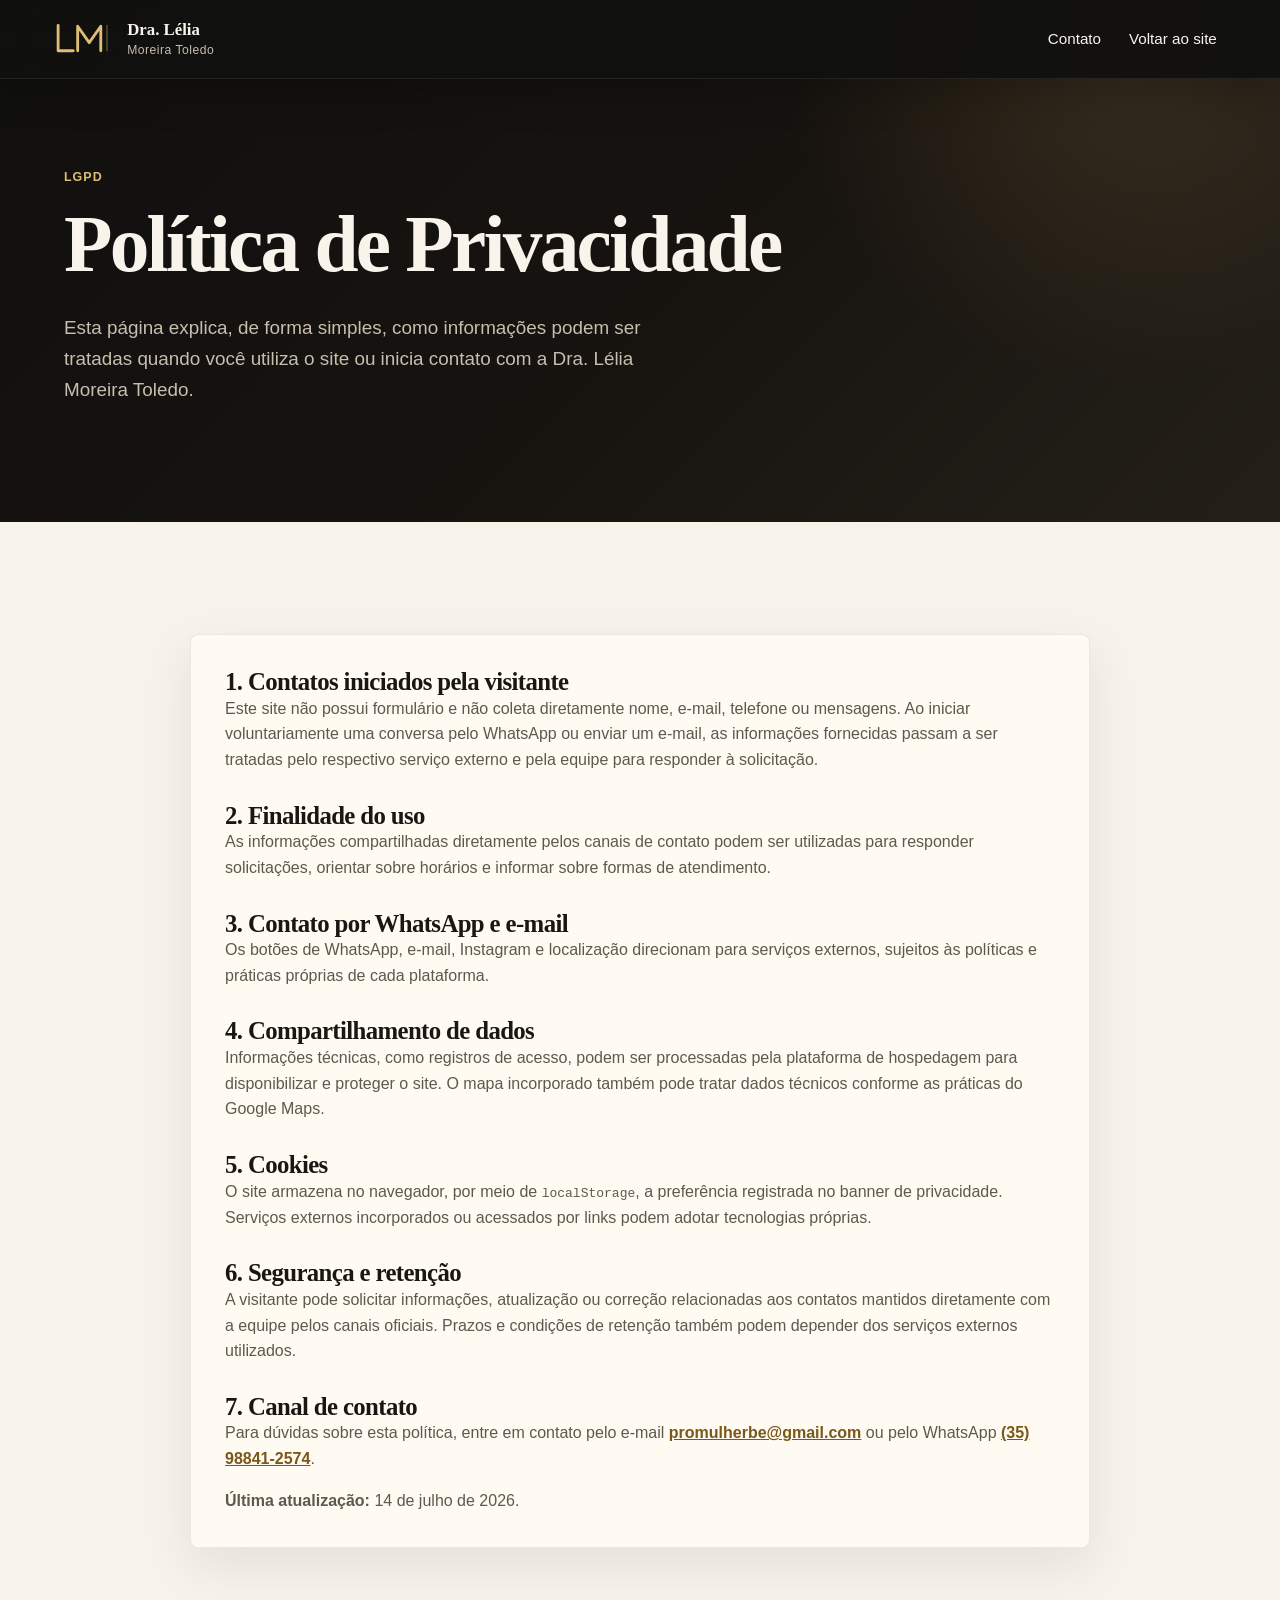
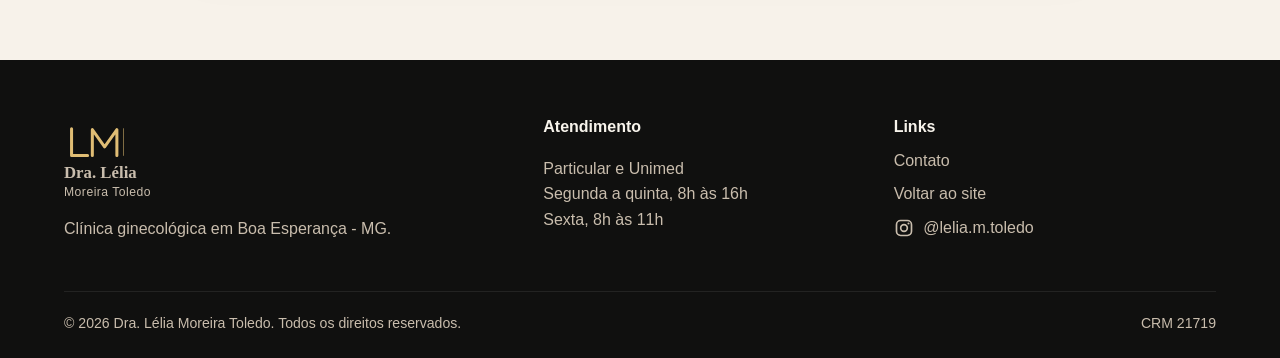
==== commit 1856eda4: "update" ====
--- a/pages/politica-privacidade.html
+++ b/pages/politica-privacidade.html
@@ -16,15 +16,9 @@
 
   <header class="site-header is-scrolled">
     <div class="container header-inner">
-      <a class="site-logo" href="../index.html" aria-label="Página inicial da Dra. Lélia Moreira Toledo">
-        <img
-          src="../assets/img/logo-pro-mulher.png"
-          alt="Identidade visual do consultório da Dra. Lélia Moreira Toledo"
-          width="866"
-          height="288"
-          loading="eager"
-          decoding="async"
-        >
+      <a class="site-brand" href="../index.html" aria-label="Página inicial da Dra. Lélia Moreira Toledo">
+        <img src="../assets/icons/logo-lm.svg" alt="" aria-hidden="true" width="72" height="44">
+        <span class="site-brand__text"><strong>Dra. Lélia</strong><small>Moreira Toledo</small></span>
       </a>
       <nav class="main-nav privacy-nav" aria-label="Menu da página">
         <a href="../index.html#contato">Contato</a>
@@ -38,34 +32,34 @@
       <div class="container">
         <p class="eyebrow">LGPD</p>
         <h1>Política de Privacidade</h1>
-        <p class="hero-lead">Esta página explica, de forma simples, como os dados enviados pelo site podem ser utilizados para atendimento e contato com a Dra. Lélia Moreira Toledo.</p>
+        <p class="hero-lead">Esta página explica, de forma simples, como informações podem ser tratadas quando você utiliza o site ou inicia contato com a Dra. Lélia Moreira Toledo.</p>
       </div>
     </section>
 
     <section class="section">
       <div class="container content-panel privacy-content">
-        <h2>1. Dados coletados</h2>
-        <p>Ao preencher o formulário de contato ou agendamento, podemos receber informações como nome, telefone/WhatsApp, e-mail, serviço de interesse e mensagem enviada voluntariamente pela paciente.</p>
+        <h2>1. Contatos iniciados pela visitante</h2>
+        <p>Este site não possui formulário e não coleta diretamente nome, e-mail, telefone ou mensagens. Ao iniciar voluntariamente uma conversa pelo WhatsApp ou enviar um e-mail, as informações fornecidas passam a ser tratadas pelo respectivo serviço externo e pela equipe para responder à solicitação.</p>
 
         <h2>2. Finalidade do uso</h2>
-        <p>Os dados são utilizados para responder solicitações, organizar contatos, orientar sobre horários, informar sobre atendimento particular ou Unimed e dar continuidade ao relacionamento iniciado pela própria paciente.</p>
+        <p>As informações compartilhadas diretamente pelos canais de contato podem ser utilizadas para responder solicitações, orientar sobre horários e informar sobre formas de atendimento.</p>
 
         <h2>3. Contato por WhatsApp e e-mail</h2>
-        <p>Ao acionar os botões de WhatsApp, enviar e-mail ou preencher o formulário, a paciente autoriza o retorno pelos canais informados, sempre relacionado ao atendimento solicitado.</p>
+        <p>Os botões de WhatsApp, e-mail, Instagram e localização direcionam para serviços externos, sujeitos às políticas e práticas próprias de cada plataforma.</p>
 
         <h2>4. Compartilhamento de dados</h2>
-        <p>A Dra. Lélia Moreira Toledo não comercializa dados pessoais. Informações poderão ser tratadas por ferramentas necessárias ao funcionamento do site e do formulário, como serviço de envio de mensagens para site estático.</p>
+        <p>Informações técnicas, como registros de acesso, podem ser processadas pela plataforma de hospedagem para disponibilizar e proteger o site. O mapa incorporado também pode tratar dados técnicos conforme as práticas do Google Maps.</p>
 
         <h2>5. Cookies</h2>
-        <p>Este site utiliza cookies essenciais para lembrar preferências, como o aceite do banner de cookies. Não há uso de cookies para decisões automatizadas de atendimento médico.</p>
+        <p>O site armazena no navegador, por meio de <code>localStorage</code>, a preferência registrada no banner de privacidade. Serviços externos incorporados ou acessados por links podem adotar tecnologias próprias.</p>
 
         <h2>6. Segurança e retenção</h2>
-        <p>As informações são tratadas com finalidade de contato e atendimento. A paciente pode solicitar atualização, correção ou exclusão de dados entrando em contato pelos canais oficiais da clínica.</p>
+        <p>A visitante pode solicitar informações, atualização ou correção relacionadas aos contatos mantidos diretamente com a equipe pelos canais oficiais. Prazos e condições de retenção também podem depender dos serviços externos utilizados.</p>
 
         <h2>7. Canal de contato</h2>
         <p>Para dúvidas sobre esta política, entre em contato pelo e-mail <a href="mailto:promulherbe@gmail.com">promulherbe@gmail.com</a> ou pelo WhatsApp <a href="https://wa.me/5535988412574" target="_blank" rel="noopener noreferrer">(35) 98841-2574</a>.</p>
 
-        <p><strong>Última atualização:</strong> 09 de julho de 2026.</p>
+        <p><strong>Última atualização:</strong> 14 de julho de 2026.</p>
       </div>
     </section>
   </main>
@@ -73,15 +67,9 @@
   <footer class="site-footer">
     <div class="container footer-grid">
       <div>
-        <a class="site-logo footer-logo" href="../index.html" aria-label="Página inicial da Dra. Lélia Moreira Toledo">
-          <img
-            src="../assets/img/logo-pro-mulher.png"
-            alt="Identidade visual do consultório da Dra. Lélia Moreira Toledo"
-            width="866"
-            height="288"
-            loading="lazy"
-            decoding="async"
-          >
+        <a class="site-brand footer-brand" href="../index.html" aria-label="Página inicial da Dra. Lélia Moreira Toledo">
+          <img src="../assets/icons/logo-lm.svg" alt="" aria-hidden="true" width="72" height="44" loading="lazy">
+          <span class="site-brand__text"><strong>Dra. Lélia</strong><small>Moreira Toledo</small></span>
         </a>
         <p>Clínica ginecológica em Boa Esperança - MG.</p>
       </div>
--- a/css/style.css
+++ b/css/style.css
@@ -16,6 +16,8 @@
   --shadow: 0 24px 70px rgba(0, 0, 0, 0.32);
   --radius: 8px;
   --max: 1180px;
+  --container-padding: clamp(20px, 5vw, 72px);
+  --section-space: clamp(72px, 9vw, 112px);
 }
 
 *,
@@ -35,6 +37,7 @@
   font-family: "Segoe UI", Arial, sans-serif;
   line-height: 1.6;
   text-rendering: optimizeLegibility;
+  overflow-x: hidden;
 }
 
 body.menu-open {
@@ -86,7 +89,7 @@
 }
 
 .container {
-  width: min(calc(100% - 32px), var(--max));
+  width: min(calc(100% - (var(--container-padding) * 2)), var(--max));
   margin-inline: auto;
 }
 
@@ -117,25 +120,45 @@
   gap: 24px;
 }
 
-.site-logo {
+.site-brand {
   display: inline-flex;
   align-items: center;
+  gap: 12px;
   flex: 0 1 auto;
-}
-
-.site-logo img {
-  display: block;
-  width: clamp(160px, 18vw, 232px);
-  height: auto;
+  color: var(--text);
+}
+
+.site-brand img {
+  display: block;
+  width: 64px;
+  height: 40px;
   object-fit: contain;
 }
 
-.footer-logo {
+.site-brand__text {
+  display: grid;
+  line-height: 1.08;
+}
+
+.site-brand__text strong {
+  font-family: Georgia, "Times New Roman", serif;
+  font-size: 1.05rem;
+}
+
+.site-brand__text small {
+  margin-top: 4px;
+  color: var(--text-muted);
+  font-size: 0.76rem;
+  letter-spacing: 0.04em;
+}
+
+.footer-brand {
   margin-bottom: 14px;
 }
 
-.footer-logo img {
-  width: clamp(178px, 20vw, 260px);
+.footer-brand img {
+  width: 68px;
+  height: 42px;
 }
 
 .main-nav {
@@ -189,7 +212,7 @@
 }
 
 .section {
-  padding: 104px 0;
+  padding: var(--section-space) 0;
 }
 
 .section-dark {
@@ -204,8 +227,8 @@
 }
 
 .hero {
-  min-height: 100vh;
-  padding: 130px 0 72px;
+  min-height: min(900px, 100svh);
+  padding: 124px 0 72px;
   display: grid;
   align-items: center;
 }
@@ -244,11 +267,15 @@
 
 h1 {
   max-width: 760px;
-  font-size: clamp(2.75rem, 7vw, 5.85rem);
+  font-size: clamp(2.65rem, 6.2vw, 5.35rem);
+  letter-spacing: -0.035em;
+  text-wrap: balance;
 }
 
 h2 {
-  font-size: clamp(2rem, 4vw, 3.35rem);
+  font-size: clamp(2rem, 3.8vw, 3.25rem);
+  letter-spacing: -0.025em;
+  text-wrap: balance;
 }
 
 h3 {
@@ -260,6 +287,7 @@
   margin: 24px 0 0;
   color: var(--text-muted);
   font-size: 1.18rem;
+  line-height: 1.65;
 }
 
 .hero-actions {
@@ -478,6 +506,87 @@
   color: var(--ink-muted);
 }
 
+.congress-section {
+  background: var(--bg-soft);
+  color: var(--text);
+}
+
+.congress-section .section-heading {
+  max-width: 780px;
+}
+
+.congress-section .section-heading p:not(.eyebrow) {
+  color: var(--text-muted);
+}
+
+.congress-grid {
+  display: grid;
+  grid-template-columns: repeat(3, minmax(0, 1fr));
+  gap: clamp(18px, 2.5vw, 30px);
+  margin-top: 48px;
+}
+
+.congress-card {
+  min-width: 0;
+  overflow: hidden;
+  border: 1px solid var(--border);
+  border-radius: var(--radius);
+  background: var(--surface);
+  box-shadow: var(--shadow);
+}
+
+.congress-card__placeholder,
+.congress-card img {
+  width: 100%;
+  aspect-ratio: 4 / 3;
+}
+
+.congress-card img {
+  object-fit: cover;
+}
+
+.congress-card__placeholder {
+  display: grid;
+  place-items: center;
+  background:
+    linear-gradient(135deg, transparent 49.5%, rgba(224, 189, 116, 0.15) 50%, transparent 50.5%),
+    radial-gradient(circle at center, rgba(224, 189, 116, 0.12), transparent 54%),
+    #151511;
+  color: var(--text-muted);
+  font-size: 0.9rem;
+  letter-spacing: 0.08em;
+  text-transform: uppercase;
+}
+
+.congress-card__content {
+  padding: 24px;
+}
+
+.congress-card__status {
+  display: inline-block;
+  margin-bottom: 18px;
+  padding: 6px 8px;
+  border: 1px solid var(--border);
+  border-radius: 999px;
+  color: var(--gold-strong);
+  font-size: 0.72rem;
+  font-weight: 800;
+  letter-spacing: 0.05em;
+  text-transform: uppercase;
+}
+
+.congress-card__year {
+  display: block;
+  margin-bottom: 8px;
+  color: var(--text-muted);
+  font-size: 0.88rem;
+}
+
+.congress-card p {
+  margin: 14px 0 0;
+  color: var(--text-muted);
+}
+
 .clinic-section {
   background: #fbf6ee;
 }
@@ -526,15 +635,25 @@
   font-size: 1.05rem;
 }
 
-.unimed-slot {
-  min-width: 132px;
+.unimed-brand {
+  width: clamp(132px, 18vw, 180px);
   min-height: 56px;
   display: grid;
   place-items: center;
-  border: 1px dashed rgba(127, 148, 132, 0.7);
-  border-radius: var(--radius);
-  color: #4d6a56;
-  font-weight: 800;
+  padding: 10px 12px;
+  border: 1px solid rgba(0, 153, 93, 0.24);
+  border-radius: var(--radius);
+  background: #ffffff;
+}
+
+.unimed-brand img {
+  display: block;
+  width: auto;
+  height: auto;
+  max-width: 100%;
+  max-height: 48px;
+  object-fit: contain;
+  object-position: center;
 }
 
 .faq-section {
@@ -602,7 +721,7 @@
 }
 
 .contact-grid {
-  grid-template-columns: minmax(0, 0.86fr) minmax(360px, 1fr);
+  grid-template-columns: minmax(300px, 0.86fr) minmax(0, 1fr);
   align-items: start;
 }
 
@@ -685,75 +804,8 @@
   min-width: 0;
 }
 
-.contact-form {
-  display: grid;
-  grid-template-columns: repeat(2, minmax(0, 1fr));
-  gap: 16px;
-  padding: 28px;
-  border-radius: var(--radius);
-  background: var(--bg);
-  color: var(--text);
-  box-shadow: var(--shadow);
-}
-
-.form-row {
-  display: grid;
-  gap: 7px;
-}
-
-.form-row.full,
-.contact-form .full {
-  grid-column: 1 / -1;
-}
-
-label {
-  color: var(--text-muted);
-  font-size: 0.9rem;
-  font-weight: 700;
-}
-
-input,
-select,
-textarea {
-  width: 100%;
-  border: 1px solid rgba(255, 255, 255, 0.16);
-  border-radius: var(--radius);
-  background: rgba(255, 255, 255, 0.06);
-  color: var(--text);
-  padding: 13px 14px;
-}
-
-select option {
-  color: var(--ink);
-}
-
-textarea {
-  resize: vertical;
-  min-height: 130px;
-}
-
-input.is-invalid,
-select.is-invalid,
-textarea.is-invalid {
-  border-color: var(--rose);
-}
-
-.field-error {
-  min-height: 18px;
-  color: #f0a39c;
-  font-size: 0.78rem;
-}
-
-.form-status {
-  grid-column: 1 / -1;
-  min-height: 24px;
-  margin: 0;
-  color: var(--gold-strong);
-  font-weight: 700;
-}
-
 .map-wrap {
-  margin-top: 46px;
+  min-width: 0;
   border-radius: var(--radius);
   overflow: hidden;
   box-shadow: 0 18px 50px rgba(24, 23, 19, 0.14);
@@ -761,7 +813,7 @@
 
 .map-wrap iframe {
   width: 100%;
-  min-height: 450px;
+  min-height: 620px;
 }
 
 .site-footer {
@@ -816,6 +868,9 @@
   display: inline-flex;
   align-items: center;
   justify-content: center;
+  padding: 0;
+  margin: 0;
+  border: 0;
   border-radius: 50%;
   background: #25d366;
   color: #fff;
@@ -839,11 +894,26 @@
 
 .whatsapp-float svg,
 .whatsapp-float img {
-  width: 29px;
-  height: 29px;
-  display: block;
-  flex-shrink: 0;
+  display: block;
+  width: 30px;
+  height: 30px;
+  max-width: none;
+  max-height: none;
+  flex: 0 0 auto;
   object-fit: contain;
+  object-position: center;
+  margin: 0;
+  padding: 0;
+  border: 0;
+  border-radius: 0;
+  background: transparent;
+  opacity: 1;
+  filter: none;
+  transform: none;
+}
+
+.whatsapp-float:focus-visible {
+  outline-color: #ffffff;
 }
 
 .cookie-banner {
@@ -944,6 +1014,8 @@
     top: 78px;
     right: 16px;
     left: 16px;
+    max-height: calc(100dvh - 94px);
+    overflow-y: auto;
     display: grid;
     gap: 4px;
     padding: 16px;
@@ -991,6 +1063,15 @@
     gap: 42px;
   }
 
+  .hero {
+    min-height: auto;
+    padding-top: 126px;
+  }
+
+  .congress-grid {
+    grid-template-columns: repeat(2, minmax(0, 1fr));
+  }
+
   .hero-media {
     justify-self: start;
     width: min(100%, 560px);
@@ -1013,11 +1094,35 @@
   .footer-grid {
     grid-template-columns: 1fr;
   }
+
+  .map-wrap iframe {
+    min-height: 420px;
+  }
+}
+
+@media (max-width: 768px) {
+  .whatsapp-float {
+    right: calc(16px + env(safe-area-inset-right));
+    bottom: calc(16px + env(safe-area-inset-bottom));
+    width: 54px;
+    height: 54px;
+  }
+
+  body.cookies-visible .whatsapp-float {
+    bottom: calc(var(--cookie-banner-offset, 116px) + 16px + env(safe-area-inset-bottom));
+  }
+
+  .whatsapp-float svg,
+  .whatsapp-float img {
+    width: 27px;
+    height: 27px;
+  }
 }
 
 @media (max-width: 680px) {
-  .container {
-    width: min(calc(100% - 24px), var(--max));
+  :root {
+    --container-padding: clamp(18px, 5.5vw, 24px);
+    --section-space: clamp(64px, 18vw, 80px);
   }
 
   .header-inner {
@@ -1029,26 +1134,86 @@
     top: 70px;
   }
 
-  .site-logo img {
-    width: clamp(136px, 44vw, 170px);
-  }
-
-  .section {
-    padding: 76px 0;
+  .site-brand {
+    gap: 8px;
+  }
+
+  .site-brand img {
+    width: 52px;
+    height: 34px;
+  }
+
+  .site-brand__text strong {
+    font-size: 0.95rem;
+  }
+
+  .site-brand__text small {
+    font-size: 0.69rem;
   }
 
   .hero {
-    min-height: auto;
-    padding-top: 112px;
-  }
-
-  h1 {
-    font-size: 2.7rem;
+    padding: 108px 0 68px;
+  }
+
+  .hero-grid,
+  .split,
+  .clinic-grid,
+  .contact-grid {
+    gap: 34px;
+  }
+
+  .hero-title {
+    max-width: 100%;
+    font-size: clamp(2.35rem, 11vw, 3.45rem);
+    line-height: 1.03;
+    letter-spacing: -0.03em;
+  }
+
+  h2 {
+    font-size: clamp(1.9rem, 9vw, 2.55rem);
+    line-height: 1.1;
+  }
+
+  h3 {
+    font-size: clamp(1.2rem, 6vw, 1.4rem);
+  }
+
+  body,
+  .section-heading p:not(.eyebrow),
+  .clinic-copy p:not(.eyebrow) {
+    font-size: 1rem;
+    line-height: 1.65;
+  }
+
+  .hero-lead {
+    margin-top: 20px;
+    font-size: 1.04rem;
   }
 
   .hero-actions,
   .btn {
     width: 100%;
+  }
+
+  .hero-actions {
+    display: grid;
+    gap: 12px;
+    margin-top: 28px;
+  }
+
+  .trust-list {
+    gap: 12px;
+    margin-top: 32px;
+  }
+
+  .services-grid,
+  .congress-grid,
+  .faq-list {
+    margin-top: 32px;
+  }
+
+  .congress-grid {
+    grid-template-columns: 1fr;
   }
 
   .trust-list li,
@@ -1063,7 +1228,8 @@
   }
 
   .content-panel,
-  .contact-form {
+  .service-card,
+  .congress-card__content {
     padding: 22px;
   }
 
@@ -1087,28 +1253,34 @@
     flex-direction: column;
   }
 
-  .contact-form {
-    grid-template-columns: 1fr;
+  .unimed-brand {
+    width: 100%;
   }
 
   .map-wrap iframe {
     min-height: 340px;
   }
 
-  .whatsapp-float {
-    right: calc(16px + env(safe-area-inset-right));
-    bottom: calc(16px + env(safe-area-inset-bottom));
-    width: 54px;
-    height: 54px;
-  }
-
-  body.cookies-visible .whatsapp-float {
-    bottom: calc(var(--cookie-banner-offset, 116px) + 16px + env(safe-area-inset-bottom));
-  }
-
-  .whatsapp-float svg,
-  .whatsapp-float img {
-    width: 27px;
-    height: 27px;
-  }
-}
+  .cookie-banner {
+    width: calc(100% - 24px);
+    bottom: 12px;
+    max-height: calc(100dvh - 24px);
+    overflow-y: auto;
+  }
+
+  .cookie-banner .btn {
+    width: 100%;
+  }
+}
+
+@media (max-width: 380px) {
+  .site-brand__text small {
+    display: none;
+  }
+
+  .hero-title {
+    font-size: clamp(2.08rem, 10.7vw, 2.55rem);
+    line-height: 1.05;
+  }
+
+}
